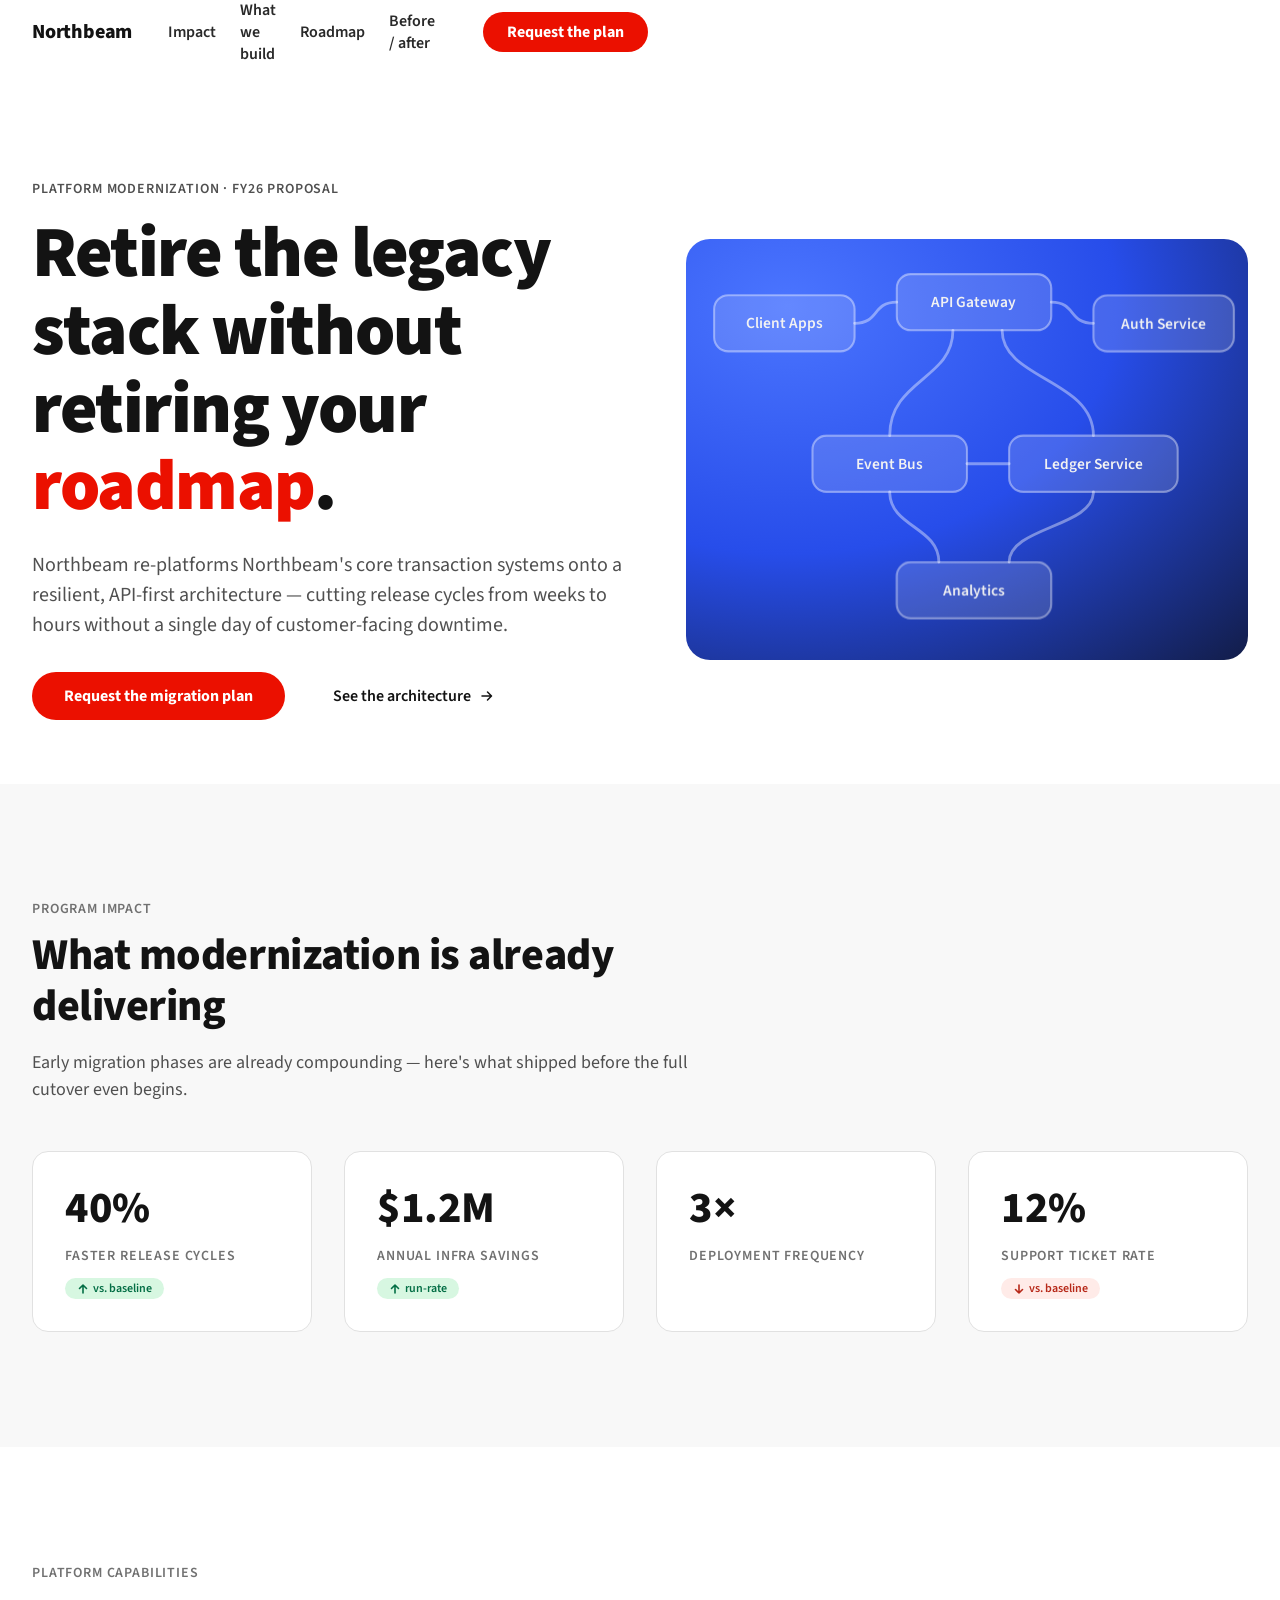
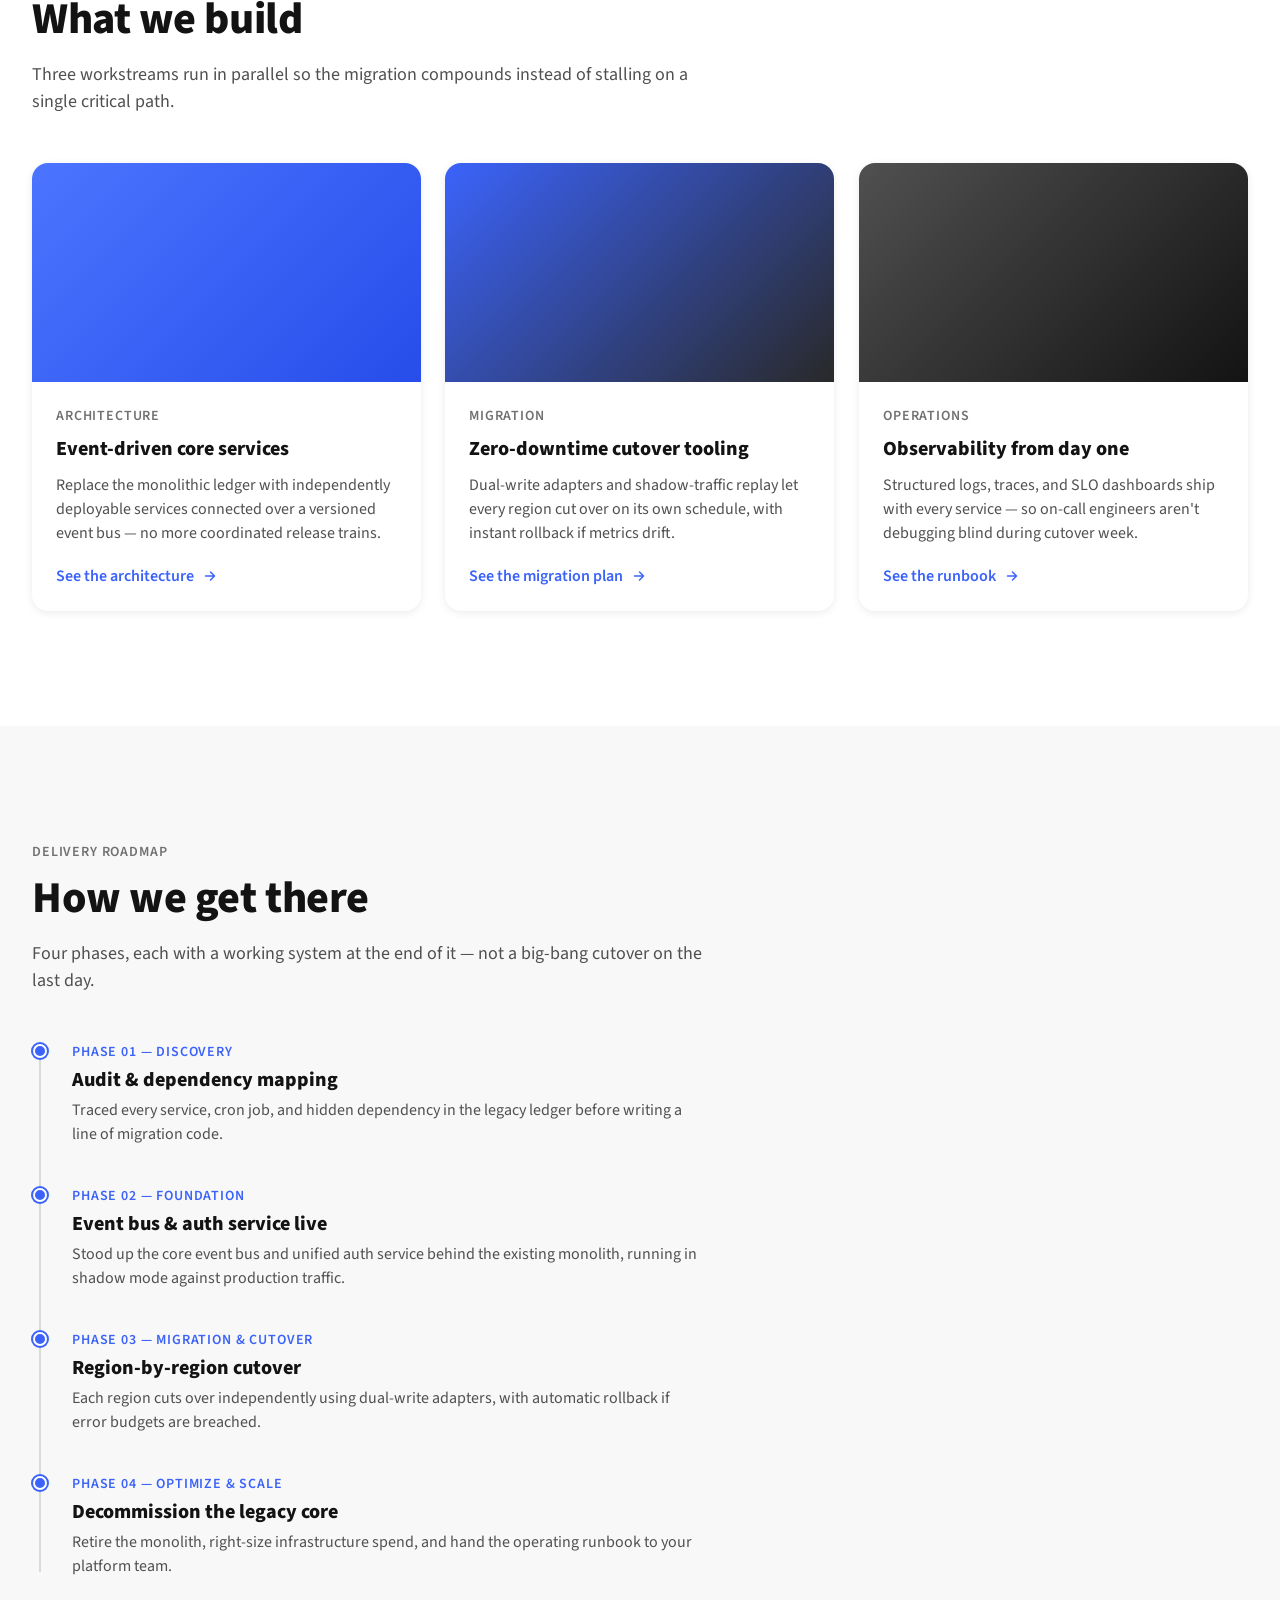
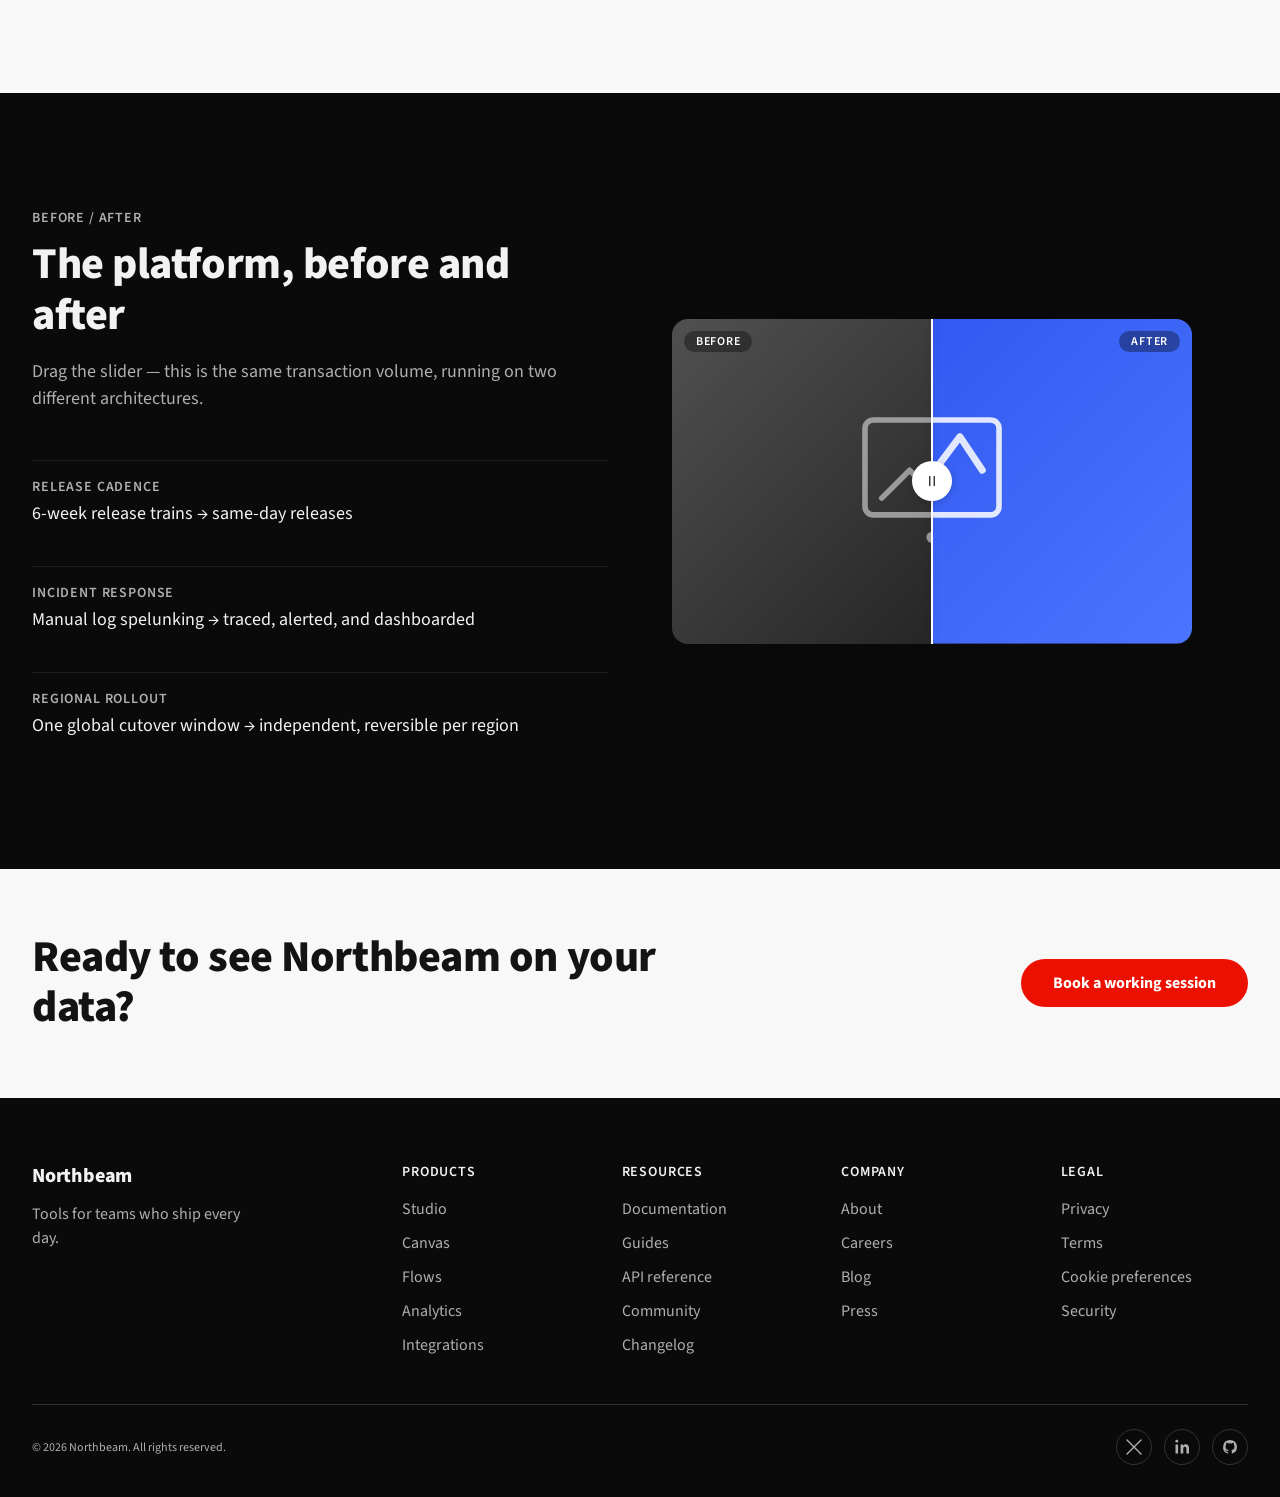
==== adobe-proposal/design-system/landing.html @ f7ce86ea "adobe-proposal: QA review log + regenerated post-fix screenshots Functional QA 12/12 pass; design-re" ====
<!doctype html>
<html lang="en">
<head>
<meta charset="UTF-8">
<meta name="viewport" content="width=device-width, initial-scale=1.0">
<title>Northbeam — Platform Modernization Proposal</title>
<link rel="preconnect" href="https://fonts.googleapis.com">
<link rel="preconnect" href="https://fonts.gstatic.com" crossorigin>
<link href="https://fonts.googleapis.com/css2?family=Source+Sans+3:wght@400;600;700;800;900&family=Source+Code+Pro:wght@400;600&display=swap" rel="stylesheet">
<style>
/* ==========================================================================
   inlined from kit/tokens.css — the kit file is the source of truth
   ========================================================================== */
:root {
  /* ---- Brand ---------------------------------------------------------- */
  --brand-red:        #EB1000;
  --brand-red-hover:  #C50E00; /* derived: brand red darkened ~15% */
  --brand-red-press:  #A80C00; /* derived: brand red darkened ~28% */
  --brand-on-red:     #FFFFFF; /* white on #EB1000 = 4.6:1 — AA normal, use bold ≥16px */

  /* ---- Gray ramp (Spectrum 2, light set) ------------------------------ */
  --gray-25:   #FFFFFF;
  --gray-50:   #F8F8F8;
  --gray-75:   #F3F3F3;
  --gray-100:  #E9E9E9;
  --gray-200:  #E1E1E1;
  --gray-300:  #DADADA;
  --gray-400:  #C6C6C6;
  --gray-500:  #8F8F8F;
  --gray-600:  #717171;
  --gray-700:  #505050;
  --gray-800:  #292929;
  --gray-900:  #131313;
  --gray-1000: #000000;

  /* ---- Accent / informative blue (Spectrum blue, light set) ----------- */
  --blue-800:  #4B75FF;
  --blue-900:  #3B63FB;
  --blue-1000: #274DEA;

  /* ---- Spectrum UI red (semantic negative — NOT the brand red) -------- */
  --red-800:   #F03823;
  --red-900:   #D73220;

  /* ---- Semantic colors (Spectrum -800 step, light) --------------------- */
  --color-positive:    #079355;
  --color-negative:    #F03823;
  --color-notice:      #D45B00;
  --color-informative: #4B75FF;
  --color-positive-subtle-bg:    #D7F7E1;
  --color-negative-subtle-bg:    #FFEBE8;
  --color-notice-subtle-bg:      #FFECCF;
  --color-informative-subtle-bg: #E5F0FE;
  /* Text ON subtle backgrounds — Spectrum -1000 step, ≥4.5:1 on the pair above */
  --color-positive-on-subtle:    #036E45;
  --color-negative-on-subtle:    #B72818;
  --color-notice-on-subtle:      #A73E00;
  --color-informative-on-subtle: #274DEA;

  /* ---- Surfaces (Spectrum background layers) --------------------------- */
  --color-bg-base:     var(--gray-25);
  --color-bg-layer-1:  var(--gray-50);   /* subtle section differentiation */
  --color-bg-layer-2:  var(--gray-75);
  --color-bg-elevated: #FFFFFF;          /* cards, popovers */
  --color-bg-dark-section: #0A0A0A;      /* deliberate dark sections + footer */

  /* ---- Text ------------------------------------------------------------ */
  --color-text-heading:   var(--gray-900);
  --color-text-body:      var(--gray-800);
  --color-text-secondary: var(--gray-700);
  --color-text-tertiary:  var(--gray-600);
  --color-text-disabled:  var(--gray-500);
  --color-text-on-dark:          #F2F2F2;
  --color-text-on-dark-secondary:#AFAFAF;
  --color-link:        var(--blue-900);
  --color-link-hover:  var(--blue-1000);

  /* ---- Borders / dividers ---------------------------------------------- */
  --color-border:        var(--gray-200);
  --color-border-strong: var(--gray-300);
  --color-divider:       var(--gray-100);
  /* For permanently-dark surfaces (footer, dark sections) — theme-independent */
  --color-border-on-dark:        rgba(255, 255, 255, 0.16);
  --color-border-on-dark-strong: rgba(255, 255, 255, 0.40);
  --color-divider-on-dark:       rgba(255, 255, 255, 0.08);
  --color-bg-on-dark-hover:      rgba(255, 255, 255, 0.14);
  --color-bg-on-dark-press:      rgba(255, 255, 255, 0.22);
  /* Overlays on imagery — theme-independent */
  --color-scrim:         rgba(0, 0, 0, 0.35);
  --color-text-on-media: #FFFFFF;

  /* ---- Focus (instant, never animated) --------------------------------- */
  --focus-ring-color: var(--blue-900);
  --focus-ring: 0 0 0 2px var(--color-bg-base), 0 0 0 4px var(--focus-ring-color);

  /* ---- Typography ------------------------------------------------------- */
  --font-sans: "Source Sans 3", "Source Sans Pro", -apple-system, BlinkMacSystemFont,
               "Segoe UI", Helvetica, Arial, sans-serif;
  --font-mono: "Source Code Pro", ui-monospace, SFMono-Regular, Menlo, monospace;

  --weight-regular:   400;
  --weight-semibold:  600;
  --weight-bold:      700;
  --weight-extrabold: 800; /* default heading weight (Spectrum: extra-bold) */
  --weight-black:     900; /* hero / heavy variant */

  /* Fluid marketing scale (research/design-rules.md §1) */
  --text-hero:    clamp(2.75rem, 4.5vw + 1rem, 4.5rem);  /* 44 → 72px */
  --text-display: clamp(3.25rem, 6vw + 1rem, 5.5rem);    /* 52 → 88px, campaign heroes only */
  --text-h2:      clamp(1.75rem, 2.5vw + 1rem, 2.75rem); /* 28 → 44px */
  --text-h3:      clamp(1.25rem, 1vw + 1rem, 1.75rem);   /* 20 → 28px */
  --text-h4:      1.25rem;                                /* 20px */
  --text-lede:    1.25rem;   /* 20px — opening paragraph under a hero */
  --text-body:    1.125rem;  /* 18px marketing body */
  --text-body-s:  1rem;      /* 16px */
  --text-detail:  0.875rem;  /* 14px — eyebrows/meta; pair with --tracking-detail + uppercase */
  --text-caption: 0.75rem;   /* 12px */

  --leading-hero:    1.08; /* display type sits tight */
  --leading-heading: 1.15;
  --leading-sub:     1.3;  /* Spectrum heading line-height */
  --leading-body:    1.5;  /* Spectrum body line-height */

  --tracking-hero:   -0.02em; /* negative tracking only ≥ ~20px */
  --tracking-h2:     -0.01em;
  --tracking-body:    0;
  --tracking-detail:  0.06em; /* Spectrum detail-letter-spacing */

  /* ---- Spacing (Spectrum scale) ----------------------------------------- */
  --space-25:  1px;
  --space-50:  2px;
  --space-75:  4px;
  --space-100: 8px;
  --space-200: 12px;
  --space-300: 16px;
  --space-400: 24px;
  --space-500: 32px;
  --space-600: 40px;
  --space-700: 48px;
  --space-800: 64px;
  --space-900: 80px;
  --space-1000: 96px;

  /* Layout rhythm (research/design-rules.md §3) */
  --space-section:   clamp(3.5rem, 9vw, 7.5rem); /* 56 → 120px section pad */
  --container-max:   1280px;
  --container-wide:  1440px; /* hero/visual sections only */
  --container-text:  42rem;  /* 672px — body copy column cap */
  --gutter:          clamp(1rem, 3vw, 2rem);

  /* ---- Corner radius (Spectrum 2 scale + marketing media tier) --------- */
  --radius-s:    4px;
  --radius-m:    8px;
  --radius-l:    10px;
  --radius-xl:   16px;   /* cards, media */
  --radius-xxl:  24px;   /* large hero media */
  --radius-pill: 999px;  /* primary CTAs — the Spectrum 2 signature */

  /* ---- Elevation (Spectrum geometry + light opacities) ------------------ */
  --shadow-resting:  0 1px 6px rgba(0, 0, 0, 0.12);
  --shadow-elevated: 0 2px 8px rgba(0, 0, 0, 0.16);
  --shadow-dragged:  0 6px 16px rgba(0, 0, 0, 0.20);
  /* Marketing-tier card shadows (derived: softer resting, bloomed hover) */
  --shadow-card:       0 2px 8px rgba(0, 0, 0, 0.08);
  --shadow-card-hover: 0 12px 32px rgba(0, 0, 0, 0.14);

  /* ---- Motion (design-system/motion.md §1 — use these names ONLY) ------- */
  --motion-duration-instant: 0ms;
  --motion-duration-100: 130ms;  /* press feedback, button hover, tooltips */
  --motion-duration-200: 160ms;  /* hover color/border/shadow, tag, tray exit */
  --motion-duration-300: 190ms;  /* menu close, scrim exit */
  --motion-duration-400: 220ms;  /* dropdown open, popover, card hover lift */
  --motion-duration-500: 250ms;  /* panel entry, accordion expand */
  --motion-duration-600: 300ms;  /* UI ceiling — nothing interactive exceeds this */
  --motion-duration-900: 450ms;  /* modal open/close */
  --motion-duration-1000: 500ms; /* absolute overlay ceiling */
  --motion-duration-scroll-reveal: 550ms;
  --motion-duration-loop: 1000ms;

  --motion-ease-linear:     cubic-bezier(0, 0, 1, 1);
  --motion-ease-in-out:     cubic-bezier(0.45, 0, 0.4, 1);
  --motion-ease-out:        cubic-bezier(0, 0, 0.4, 1);      /* small component motion */
  --motion-ease-out-strong: cubic-bezier(0.23, 1, 0.32, 1);  /* hero / scroll-reveal scale */
  --motion-ease-spring:     cubic-bezier(0.34, 1.56, 0.64, 1); /* micro-interactions only */
  --motion-ease-drawer:     cubic-bezier(0.32, 0.72, 0, 1);
  /* NOTE: no ease-in token exists, by design. Exits use ease-out, shorter
     duration than the matching entrance. See motion.md §1.3. */

  color-scheme: light;
}

/* ==========================================================================
   Dark theme — media-query default, [data-theme] wins in both directions
   ========================================================================== */

:root[data-theme="dark"] { color-scheme: dark; }

@media (prefers-color-scheme: dark) {
  :root:not([data-theme="light"]) { color-scheme: dark; }
}

/* Shared dark values, applied under both selectors below */
:root[data-theme="dark"] {
  --gray-25:   #111111; --gray-50:  #1B1B1B; --gray-75:  #222222;
  --gray-100:  #2C2C2C; --gray-200: #323232; --gray-300: #393939;
  --gray-400:  #444444; --gray-500: #6D6D6D; --gray-600: #8A8A8A;
  --gray-700:  #AFAFAF; --gray-800: #DBDBDB; --gray-900: #F2F2F2;
  --gray-1000: #FFFFFF;

  --blue-800: #4069FD; --blue-900: #5681FF; --blue-1000: #6995FE;
  --red-800:  #DF3422; --red-900:  #FC432E;

  --color-positive:    #068850;
  --color-negative:    #DF3422;
  --color-notice:      #C75200;
  --color-informative: #4069FD;
  --color-positive-subtle-bg:    #003326;
  --color-negative-subtle-bg:    #571107;
  --color-notice-subtle-bg:      #501B00;
  --color-informative-subtle-bg: #0C2175;
  --color-positive-on-subtle:    #0EAF62;
  --color-negative-on-subtle:    #FF6756;
  --color-notice-on-subtle:      #F37500;
  --color-informative-on-subtle: #6995FE;

  --color-bg-elevated: #222222;
  --color-bg-dark-section: #060606;
  --color-text-on-dark: #F2F2F2;
  --color-text-on-dark-secondary: #AFAFAF;

  --shadow-resting:  0 1px 6px rgba(0, 0, 0, 0.36);
  --shadow-elevated: 0 2px 8px rgba(0, 0, 0, 0.48);
  --shadow-dragged:  0 6px 16px rgba(0, 0, 0, 0.60);
  --shadow-card:       0 2px 8px rgba(0, 0, 0, 0.30);
  --shadow-card-hover: 0 12px 32px rgba(0, 0, 0, 0.45);
}

@media (prefers-color-scheme: dark) {
  :root:not([data-theme="light"]) {
    --gray-25:   #111111; --gray-50:  #1B1B1B; --gray-75:  #222222;
    --gray-100:  #2C2C2C; --gray-200: #323232; --gray-300: #393939;
    --gray-400:  #444444; --gray-500: #6D6D6D; --gray-600: #8A8A8A;
    --gray-700:  #AFAFAF; --gray-800: #DBDBDB; --gray-900: #F2F2F2;
    --gray-1000: #FFFFFF;

    --blue-800: #4069FD; --blue-900: #5681FF; --blue-1000: #6995FE;
    --red-800:  #DF3422; --red-900:  #FC432E;

    --color-positive:    #068850;
    --color-negative:    #DF3422;
    --color-notice:      #C75200;
    --color-informative: #4069FD;
    --color-positive-subtle-bg:    #003326;
    --color-negative-subtle-bg:    #571107;
    --color-notice-subtle-bg:      #501B00;
    --color-informative-subtle-bg: #0C2175;
    --color-positive-on-subtle:    #0EAF62;
    --color-negative-on-subtle:    #FF6756;
    --color-notice-on-subtle:      #F37500;
    --color-informative-on-subtle: #6995FE;

    --color-bg-elevated: #222222;
    --color-bg-dark-section: #060606;
    --color-text-on-dark: #F2F2F2;
    --color-text-on-dark-secondary: #AFAFAF;

    --shadow-resting:  0 1px 6px rgba(0, 0, 0, 0.36);
    --shadow-elevated: 0 2px 8px rgba(0, 0, 0, 0.48);
    --shadow-dragged:  0 6px 16px rgba(0, 0, 0, 0.60);
    --shadow-card:       0 2px 8px rgba(0, 0, 0, 0.30);
    --shadow-card-hover: 0 12px 32px rgba(0, 0, 0, 0.45);
  }
}

/* ==========================================================================
   Reduced motion — durations collapse to 1ms (not 0: transitionend must
   still fire). Components additionally follow motion.md §6 (JS observers
   short-circuit; transform-based movement removed).
   ========================================================================== */

@media (prefers-reduced-motion: reduce) {
  :root {
    --motion-duration-100: 1ms;  --motion-duration-200: 1ms;
    --motion-duration-300: 1ms;  --motion-duration-400: 1ms;
    --motion-duration-500: 1ms;  --motion-duration-600: 1ms;
    --motion-duration-900: 1ms;  --motion-duration-1000: 1ms;
    --motion-duration-scroll-reveal: 1ms;
    --motion-duration-loop: 1ms;
  }
}
</style>
<style>
/* ==========================================================================
   Northbeam landing page — built from the design system's component
   fragments (navigation.html, hero.html, cards.html, data.html,
   buttons.html, interactive.html). Class names and token usage are lifted
   directly from those fragments so this page stays in lockstep with the kit.
   ========================================================================== */

/* ---- 0. Reset & base --------------------------------------------------- */
*, *::before, *::after { box-sizing: border-box; }
html { scroll-behavior: smooth; }
[id] { scroll-margin-top: 88px; }
body {
  margin: 0;
  font-family: var(--font-sans);
  background: var(--color-bg-base);
  color: var(--color-text-body);
  -webkit-font-smoothing: antialiased;
}
img, svg { display: block; max-width: 100%; }
h1, h2, h3, h4, p { margin: 0; }

/* ---- 1. Layout shells --------------------------------------------------- */
.adb-container { max-width: var(--container-max); margin-inline: auto; padding-inline: var(--gutter); }
.adb-container--wide { max-width: var(--container-wide); }
.adb-container--text { max-width: var(--container-text); }

.adb-section { background: var(--color-bg-base); padding-block: var(--space-section); }
.adb-section--subtle { background: var(--color-bg-layer-1); }
.adb-section--dark {
  background: var(--color-bg-dark-section);
  color: var(--color-text-on-dark);
}
.adb-section--dark .adb-section__eyebrow { color: var(--color-text-on-dark-secondary); }
.adb-section--dark .adb-section__heading { color: var(--color-text-on-dark); }
.adb-section--dark .adb-section__body { color: var(--color-text-on-dark-secondary); }

.adb-section__eyebrow {
  font-size: var(--text-detail);
  font-weight: var(--weight-semibold);
  letter-spacing: var(--tracking-detail);
  text-transform: uppercase;
  color: var(--color-text-tertiary);
  margin: 0 0 var(--space-200);
}
.adb-section__heading {
  font-size: var(--text-h2);
  font-weight: var(--weight-extrabold);
  letter-spacing: var(--tracking-h2);
  line-height: var(--leading-heading);
  color: var(--color-text-heading);
  margin: 0 0 var(--space-300);
  max-width: 26ch;
}
.adb-section__body {
  font-size: var(--text-body);
  line-height: var(--leading-body);
  color: var(--color-text-secondary);
  max-width: var(--container-text);
  margin: 0 0 var(--space-700);
}

/* ---- shared pill button system (buttons.html) --------------------------- */
.adb-btn {
  box-sizing: border-box;
  display: inline-flex;
  align-items: center;
  justify-content: center;
  gap: var(--space-100);
  font-family: var(--font-sans);
  font-weight: var(--weight-bold);
  font-size: var(--text-body-s);
  line-height: 1;
  border: var(--space-50) solid transparent;
  border-radius: var(--radius-pill);
  text-decoration: none;
  cursor: pointer;
  user-select: none;
  white-space: nowrap;
  background: transparent;
  transition: background var(--motion-duration-100) var(--motion-ease-out),
              border-color var(--motion-duration-100) var(--motion-ease-out),
              color var(--motion-duration-100) var(--motion-ease-out),
              transform var(--motion-duration-100) var(--motion-ease-out);
}
.adb-btn:focus-visible { box-shadow: var(--focus-ring); outline: none; transition: none; }
.adb-btn-md { padding: calc(var(--space-200) - var(--space-50)) calc(var(--space-400) - var(--space-50)); }
.adb-btn-lg { padding: calc(var(--space-300) - var(--space-50)) calc(var(--space-500) - var(--space-50)); }

.adb-btn-primary { background: var(--brand-red); border-color: transparent; color: var(--brand-on-red); }
@media (hover: hover) and (pointer: fine) {
  .adb-btn-primary:hover:not(:disabled) { background: var(--brand-red-hover); }
}
.adb-btn-primary:active:not(:disabled) { background: var(--brand-red-press); transform: scale(0.98); }

.adb-btn-quiet {
  background: transparent;
  border-color: transparent;
  color: var(--color-text-heading);
  font-weight: var(--weight-semibold);
}
@media (hover: hover) and (pointer: fine) {
  .adb-btn-quiet:hover:not(:disabled) { color: var(--color-link-hover); }
}
.adb-btn-quiet:active:not(:disabled) { transform: scale(0.98); }

.adb-btn-icon-trail { display: inline-flex; width: 1em; height: 1em; transition: transform var(--motion-duration-200) var(--motion-ease-out); }
@media (hover: hover) and (pointer: fine) {
  .adb-btn-quiet:hover .adb-btn-icon-trail { transform: translateX(var(--space-75)); }
}

/* ==========================================================================
   2. Sticky nav — truly page-level (position: sticky on the real header)
   ========================================================================== */
.adb-nav {
  position: sticky;
  top: 0;
  z-index: 50;
  display: flex;
  align-items: center;
  gap: var(--space-400);
  height: 64px;
  padding-inline: var(--gutter);
  background: var(--color-bg-base);
  border-bottom: var(--space-25) solid transparent;
  box-shadow: none;
  transition: border-color var(--motion-duration-400) var(--motion-ease-out),
              box-shadow var(--motion-duration-400) var(--motion-ease-out),
              background var(--motion-duration-400) var(--motion-ease-out);
}
.adb-nav__wordmark {
  font-weight: var(--weight-extrabold);
  letter-spacing: var(--tracking-h2);
  font-size: var(--text-h4);
  color: var(--color-text-heading);
  text-decoration: none;
  white-space: nowrap;
}
.adb-nav__brand, .adb-nav__links, .adb-nav__actions {
  transition: transform var(--motion-duration-400) var(--motion-ease-out);
  transform-origin: left center;
}
.adb-nav__actions { transform-origin: right center; }
.adb-nav.is-scrolled {
  border-bottom-color: var(--color-border);
  box-shadow: var(--shadow-resting);
}
.adb-nav.is-scrolled .adb-nav__brand,
.adb-nav.is-scrolled .adb-nav__links,
.adb-nav.is-scrolled .adb-nav__actions {
  transform: scale(0.92);
}
.adb-nav__brand { display: flex; align-items: center; margin-inline-end: var(--space-200); }
.adb-nav__links { display: flex; align-items: center; gap: var(--space-400); margin: 0; padding: 0; list-style: none; }
.adb-nav__link {
  position: relative;
  display: inline-block;
  padding-block: var(--space-100);
  font-size: var(--text-body-s);
  font-weight: var(--weight-semibold);
  color: var(--color-text-body);
  text-decoration: none;
}
.adb-nav__link::after {
  content: "";
  position: absolute;
  left: 0; bottom: 0;
  height: var(--space-25);
  width: 100%;
  background: var(--color-text-heading);
  transform: scaleX(0);
  transform-origin: left;
  transition: transform var(--motion-duration-100) var(--motion-ease-in-out);
}
@media (hover: hover) and (pointer: fine) {
  .adb-nav__link:hover { color: var(--color-text-heading); }
  .adb-nav__link:hover::after { transform: scaleX(1); }
}
.adb-nav__link:focus-visible { outline: none; box-shadow: var(--focus-ring); border-radius: var(--radius-s); transition: none; }
.adb-nav__spacer { flex: 1 1 auto; }
.adb-nav__cluster { display: flex; align-items: center; gap: var(--space-300); }
.adb-nav__burger {
  display: none;
  align-items: center;
  justify-content: center;
  width: 36px; height: 36px;
  padding: 0;
  border: none;
  background: transparent;
  color: var(--color-text-heading);
  border-radius: var(--radius-s);
  cursor: pointer;
}
.adb-nav__burger:focus-visible { outline: none; box-shadow: var(--focus-ring); transition: none; }
.adb-nav__panel {
  order: 10;
  flex-basis: 100%;
  display: grid;
  grid-template-rows: 0fr;
  transition: grid-template-rows var(--motion-duration-500) var(--motion-ease-out);
}
.adb-nav__panel-inner { overflow: hidden; min-height: 0; }
.adb-nav[data-open="true"] .adb-nav__panel { grid-template-rows: 1fr; }
.adb-nav__panel-list { list-style: none; margin: 0; padding: var(--space-300) 0 var(--space-400); display: flex; flex-direction: column; gap: var(--space-100); border-top: var(--space-25) solid var(--color-divider); }
.adb-nav__panel-link {
  display: block;
  padding: var(--space-200) var(--space-100);
  border-radius: var(--radius-s);
  font-size: var(--text-body-s);
  font-weight: var(--weight-semibold);
  color: var(--color-text-body);
  text-decoration: none;
  transition: color var(--motion-duration-100) var(--motion-ease-out);
}
@media (hover: hover) and (pointer: fine) {
  .adb-nav__panel-link:hover { color: var(--color-text-heading); background: var(--color-bg-layer-1); }
}
.adb-nav__panel-link:focus-visible { outline: none; box-shadow: var(--focus-ring); transition: none; }

@media (max-width: 760px) {
  .adb-nav__links { display: none; }
  .adb-nav__burger { display: inline-flex; }
}

/* ==========================================================================
   3. Hero (split, light) + entrance choreography + motion graphic
   ========================================================================== */
.adb-hero {
  max-width: var(--container-wide);
  margin-inline: auto;
  padding: var(--space-section) var(--gutter) var(--space-800);
}
.adb-hero--split {
  display: grid;
  grid-template-columns: 1fr;
  gap: var(--space-600);
  align-items: center;
}
@media (min-width: 900px) {
  .adb-hero--split { grid-template-columns: 1.05fr 1fr; gap: var(--space-800); }
}
.adb-hero__eyebrow {
  margin: 0 0 var(--space-300);
  font-size: var(--text-detail);
  font-weight: var(--weight-semibold);
  letter-spacing: var(--tracking-detail);
  text-transform: uppercase;
  color: var(--color-text-secondary);
}
.adb-hero__heading {
  margin: 0 0 var(--space-400);
  font-size: var(--text-hero);
  font-weight: var(--weight-black);
  letter-spacing: var(--tracking-hero);
  line-height: var(--leading-hero);
  color: var(--color-text-heading);
}
.adb-hero__emphasis { color: var(--brand-red); }
.adb-hero__lede {
  margin: 0 0 var(--space-500);
  max-width: var(--container-text);
  font-size: var(--text-lede);
  line-height: var(--leading-body);
  color: var(--color-text-secondary);
}
.adb-hero__ctas { display: flex; flex-wrap: wrap; align-items: center; gap: var(--space-400); }

.adb-hero__media {
  position: relative;
  overflow: hidden;
  aspect-ratio: 4 / 3;
  border-radius: var(--radius-xxl);
  background: radial-gradient(140% 140% at 18% 16%,
    var(--blue-800) 0%, var(--blue-1000) 42%, var(--color-bg-dark-section) 100%);
}
.adb-graphic__svg { position: absolute; inset: 0; width: 100%; height: 100%; }

.adb-hero__reveal {
  opacity: 0;
  transform: translateY(24px);
  transition: opacity var(--motion-duration-scroll-reveal) var(--motion-ease-out-strong),
              transform var(--motion-duration-scroll-reveal) var(--motion-ease-out-strong);
  transition-delay: calc(var(--reveal-index, 0) * var(--motion-duration-100));
}
.adb-hero__reveal.is-revealed { opacity: 1; transform: translateY(0); }
@media (prefers-reduced-motion: reduce) {
  .adb-hero__reveal { opacity: 1; transform: none; transition: none; }
}

/* ---- motion graphic: nodes ---- */
.adb-graphic__node {
  opacity: 0;
  transform: scale(0.6);
  transform-box: fill-box;
  transform-origin: 50% 50%;
  transition: opacity var(--motion-duration-400) var(--motion-ease-spring),
              transform var(--motion-duration-400) var(--motion-ease-spring);
}
.adb-graphic__node.is-in { opacity: 1; transform: scale(1); }
.adb-graphic__node.is-floating {
  animation-name: adb-graphic-float;
  animation-duration: calc(var(--motion-duration-loop) * 6);
  animation-timing-function: var(--motion-ease-in-out);
  animation-iteration-count: infinite;
  animation-direction: alternate;
  animation-delay: calc(var(--motion-duration-loop) * var(--float-index, 0) * 0.4);
}
@keyframes adb-graphic-float {
  from { transform: translateY(-3px); }
  to   { transform: translateY(3px); }
}
.adb-graphic__node-rect {
  fill: var(--color-bg-on-dark-hover);
  stroke: var(--color-border-on-dark-strong);
  stroke-width: 1.5;
}
.adb-graphic__node-label {
  font-family: var(--font-sans);
  font-size: 11px;
  font-weight: 600;
  fill: var(--color-text-on-dark);
  text-anchor: middle;
  dominant-baseline: middle;
}

/* ---- motion graphic: connecting paths ---- */
.adb-graphic__path {
  fill: none;
  stroke: var(--color-border-on-dark-strong);
  stroke-width: 2;
  stroke-linecap: round;
  transition: stroke-dashoffset calc(var(--motion-duration-scroll-reveal) * 1.5) var(--motion-ease-out-strong);
}

/* ---- motion graphic: ambient data pulses (off until .is-active) ---- */
.adb-graphic__pulse { fill: var(--color-text-on-dark); opacity: 0; }
.adb-graphic__pulses.is-active .adb-graphic__pulse {
  animation-name: adb-graphic-pulse-move;
  animation-timing-function: var(--motion-ease-linear);
  animation-iteration-count: infinite;
  animation-duration: calc(var(--motion-duration-loop) * 3);
}
.adb-graphic__pulses.is-active .adb-graphic__pulse:nth-of-type(2) {
  animation-duration: calc(var(--motion-duration-loop) * 3.4);
  animation-delay: calc(var(--motion-duration-loop) * 0.6);
}
.adb-graphic__pulses.is-active .adb-graphic__pulse:nth-of-type(3) {
  animation-duration: calc(var(--motion-duration-loop) * 3.8);
  animation-delay: calc(var(--motion-duration-loop) * 1.2);
}
@keyframes adb-graphic-pulse-move {
  0%   { offset-distance: 0%;   opacity: 0; }
  8%   { opacity: 0.9; }
  92%  { opacity: 0.9; }
  100% { offset-distance: 100%; opacity: 0; }
}
@media (prefers-reduced-motion: reduce) {
  .adb-graphic__node { opacity: 1 !important; transform: none !important; transition: none !important; animation: none !important; }
  .adb-graphic__path { transition: none !important; }
  .adb-graphic__pulse { opacity: 0 !important; animation: none !important; }
}

/* ==========================================================================
   4. Stat band
   ========================================================================== */
.adb-stat-row { display: grid; grid-template-columns: repeat(auto-fit, minmax(200px, 1fr)); gap: var(--space-500); }
.adb-stat {
  background: var(--color-bg-elevated);
  border: 1px solid var(--color-border);
  border-radius: var(--radius-xl);
  padding: var(--space-500);
  display: flex;
  flex-direction: column;
  gap: var(--space-200);
  opacity: 0;
  transform: translateY(24px);
  transition: opacity var(--motion-duration-scroll-reveal) var(--motion-ease-out-strong),
              transform var(--motion-duration-scroll-reveal) var(--motion-ease-out-strong);
  transition-delay: calc(var(--stat-index, 0) * 80ms);
}
.adb-stat.is-revealed { opacity: 1; transform: translateY(0); }
.adb-stat__value {
  font-size: var(--text-h2);
  font-weight: var(--weight-extrabold);
  letter-spacing: var(--tracking-h2);
  line-height: var(--leading-heading);
  color: var(--color-text-heading);
  font-variant-numeric: tabular-nums;
}
.adb-stat__label {
  font-size: var(--text-detail);
  font-weight: var(--weight-semibold);
  letter-spacing: var(--tracking-detail);
  text-transform: uppercase;
  color: var(--color-text-tertiary);
}
.adb-stat__delta {
  display: inline-flex;
  align-items: center;
  gap: var(--space-75);
  width: fit-content;
  font-size: var(--text-caption);
  font-weight: var(--weight-semibold);
  padding: var(--space-50) var(--space-200);
  border-radius: var(--radius-pill);
}
.adb-stat__delta svg { width: 12px; height: 12px; flex: none; }
.adb-stat__delta--up { color: var(--color-positive-on-subtle); background: var(--color-positive-subtle-bg); }
.adb-stat__delta--down { color: var(--color-negative-on-subtle); background: var(--color-negative-subtle-bg); }
@media (prefers-reduced-motion: reduce) {
  .adb-stat { opacity: 1; transform: none; transition: none; }
}

/* ==========================================================================
   5. Cards — "What we build"
   ========================================================================== */
.adb-card-grid { display: grid; grid-template-columns: repeat(3, 1fr); gap: var(--space-400); }
@media (max-width: 900px) { .adb-card-grid { grid-template-columns: repeat(2, 1fr); } }
@media (max-width: 600px) { .adb-card-grid { grid-template-columns: 1fr; } }

.adb-card {
  font-family: var(--font-sans);
  background: var(--color-bg-elevated);
  border-radius: var(--radius-xl);
  box-shadow: var(--shadow-card);
  overflow: hidden;
  box-sizing: border-box;
}
.adb-card-content {
  display: flex;
  flex-direction: column;
  transition: transform var(--motion-duration-400) var(--motion-ease-out),
              box-shadow var(--motion-duration-400) var(--motion-ease-out);
}
@media (hover: hover) and (pointer: fine) {
  .adb-card-content:hover { transform: translateY(-4px); box-shadow: var(--shadow-card-hover); }
}
.adb-card-media { aspect-ratio: 16 / 9; width: 100%; }
.adb-card-media--hue-a { background: linear-gradient(135deg, var(--blue-800), var(--blue-1000)); }
.adb-card-media--hue-b { background: linear-gradient(135deg, var(--gray-700), var(--gray-900)); }
.adb-card-media--hue-c { background: linear-gradient(135deg, var(--blue-900), var(--gray-800)); }
.adb-card-body { display: flex; flex-direction: column; gap: var(--space-200); padding: var(--space-400); }
.adb-card-eyebrow {
  margin: 0;
  font-size: var(--text-detail);
  font-weight: var(--weight-semibold);
  letter-spacing: var(--tracking-detail);
  text-transform: uppercase;
  color: var(--color-text-tertiary);
}
.adb-card-title { margin: 0; font-size: var(--text-h4); line-height: var(--leading-heading); font-weight: var(--weight-extrabold); color: var(--color-text-heading); }
.adb-card-text { margin: 0; font-size: var(--text-body-s); line-height: var(--leading-body); color: var(--color-text-secondary); }
.adb-card-link {
  display: inline-flex;
  align-items: center;
  gap: var(--space-100);
  margin-top: var(--space-100);
  font-size: var(--text-body-s);
  font-weight: var(--weight-semibold);
  color: var(--color-link);
  text-decoration: none;
  width: fit-content;
  transition: color var(--motion-duration-100) var(--motion-ease-in-out);
}
.adb-card-link-icon { width: 1em; height: 1em; flex: none; transition: transform var(--motion-duration-100) var(--motion-ease-out); }
@media (hover: hover) and (pointer: fine) {
  .adb-card-link:hover { color: var(--color-link-hover); }
  .adb-card-link:hover .adb-card-link-icon { transform: translateX(var(--space-50)); }
}
.adb-card-link:focus-visible { outline: none; box-shadow: var(--focus-ring); border-radius: var(--radius-s); transition: none; }

[data-reveal] {
  opacity: 0;
  transform: translateY(24px);
  transition: opacity var(--motion-duration-scroll-reveal) var(--motion-ease-out-strong),
              transform var(--motion-duration-scroll-reveal) var(--motion-ease-out-strong);
  transition-delay: calc(var(--reveal-index, 0) * 100ms);
}
[data-reveal].is-revealed { opacity: 1; transform: translateY(0); }
@media (prefers-reduced-motion: reduce) {
  [data-reveal] { transform: none !important; }
}

/* ==========================================================================
   6. Timeline — "How we get there"
   ========================================================================== */
.adb-timeline { position: relative; display: flex; flex-direction: column; gap: var(--space-600); padding-left: var(--space-600); max-width: var(--container-text); }
.adb-timeline__rail {
  position: absolute;
  left: 7px; top: 6px; bottom: 6px; width: 2px;
  background: var(--color-border-strong);
  transform: scaleY(0);
  transform-origin: top;
  transition: transform calc(var(--motion-duration-scroll-reveal) * 2) var(--motion-ease-out-strong);
}
.adb-timeline.is-revealed .adb-timeline__rail { transform: scaleY(1); }
.adb-step-item { position: relative; }
.adb-step-item__dot {
  position: absolute;
  left: calc(var(--space-600) * -1 + 1px);
  top: 2px;
  width: 14px; height: 14px;
  border-radius: 50%;
  background: var(--blue-900);
  border: 2px solid var(--color-bg-base);
  box-shadow: 0 0 0 2px var(--blue-900);
  transform: scale(0);
  transition: transform var(--motion-duration-400) var(--motion-ease-spring);
  transition-delay: calc(var(--stagger-index, 0) * var(--motion-duration-100));
}
.adb-timeline.is-revealed .adb-step-item__dot { transform: scale(1); }
.adb-step-item__eyebrow { font-size: var(--text-detail); font-weight: var(--weight-semibold); letter-spacing: var(--tracking-detail); text-transform: uppercase; color: var(--color-link); margin: 0 0 var(--space-75); }
.adb-step-item__title { font-size: var(--text-h4); font-weight: var(--weight-extrabold); color: var(--color-text-heading); margin: 0 0 var(--space-75); }
.adb-step-item__desc { font-size: var(--text-body-s); line-height: var(--leading-body); color: var(--color-text-secondary); margin: 0; }
@media (prefers-reduced-motion: reduce) {
  .adb-timeline__rail { transform: scaleY(1); transition: none; }
  .adb-step-item__dot { transform: scale(1); transition: none; }
}

/* ==========================================================================
   7. Dark comparison — before/after slider
   ========================================================================== */
.adb-compare { display: grid; grid-template-columns: 1fr; gap: var(--space-600); align-items: center; }
@media (min-width: 900px) { .adb-compare { grid-template-columns: 1fr 1fr; gap: var(--space-800); } }
.adb-compare__facts { display: flex; flex-direction: column; gap: var(--space-400); margin-top: var(--space-500); }
.adb-compare__fact { display: flex; flex-direction: column; gap: var(--space-75); padding-block: var(--space-300); border-top: var(--space-25) solid var(--color-divider-on-dark); }
.adb-compare__fact-label { font-size: var(--text-detail); font-weight: var(--weight-semibold); letter-spacing: var(--tracking-detail); text-transform: uppercase; color: var(--color-text-on-dark-secondary); }
.adb-compare__fact-value { font-size: var(--text-body); color: var(--color-text-on-dark); }

.adb-ba {
  position: relative;
  width: 100%;
  max-width: 520px;
  aspect-ratio: 16 / 10;
  border-radius: var(--radius-xl);
  overflow: hidden;
  box-shadow: var(--shadow-elevated);
  --ba-pos: 50%;
}
.adb-ba__layer { position: absolute; inset: 0; display: flex; align-items: center; justify-content: center; }
.adb-ba__layer--before { background: linear-gradient(135deg, var(--gray-700), var(--gray-900)); }
.adb-ba__layer--after { background: linear-gradient(135deg, var(--blue-1000), var(--blue-800)); clip-path: inset(0 0 0 var(--ba-pos)); }
.adb-ba__layer svg { width: 55%; height: 55%; color: var(--gray-25); opacity: 0.85; }
.adb-ba__layer--before svg { color: var(--gray-400); opacity: 0.7; }
.adb-ba__divider { position: absolute; top: 0; bottom: 0; left: var(--ba-pos); width: 2px; background: var(--gray-25); transform: translateX(-1px); pointer-events: none; box-shadow: var(--shadow-resting); }
.adb-ba__grip {
  position: absolute; top: 50%; left: var(--ba-pos);
  width: 40px; height: 40px;
  border-radius: var(--radius-pill);
  background: var(--gray-25);
  color: var(--gray-800);
  display: flex; align-items: center; justify-content: center;
  transform: translate(-50%, -50%);
  box-shadow: var(--shadow-elevated);
  pointer-events: none;
}
.adb-ba__grip svg { width: 18px; height: 18px; }
.adb-ba__range { position: absolute; inset: 0; width: 100%; height: 100%; margin: 0; appearance: none; background: transparent; cursor: grab; opacity: 0; }
.adb-ba__range:active { cursor: grabbing; }
.adb-ba__range::-webkit-slider-thumb { appearance: none; width: 40px; height: 40px; }
.adb-ba__range::-moz-range-thumb { width: 40px; height: 40px; border: none; background: transparent; }
.adb-ba__range:focus-visible ~ .adb-ba__grip { box-shadow: var(--focus-ring), var(--shadow-elevated); transition: none; }
.adb-ba__tag {
  position: absolute; top: var(--space-200);
  font-size: var(--text-caption); font-weight: var(--weight-semibold);
  letter-spacing: var(--tracking-detail); text-transform: uppercase;
  padding: var(--space-50) var(--space-200);
  border-radius: var(--radius-pill);
  background: var(--color-scrim);
  color: var(--color-text-on-media);
  pointer-events: none;
}
.adb-ba__tag--before { left: var(--space-200); }
.adb-ba__tag--after { right: var(--space-200); }

/* ==========================================================================
   8. CTA band (light)
   ========================================================================== */
.adb-ctaband { background: var(--color-bg-layer-1); padding: var(--space-800) var(--gutter); }
.adb-ctaband__inner {
  max-width: var(--container-max);
  margin-inline: auto;
  display: flex;
  align-items: center;
  justify-content: space-between;
  flex-wrap: wrap;
  gap: var(--space-600);
}
.adb-ctaband__heading {
  margin: 0;
  max-width: var(--container-text);
  font-size: var(--text-h2);
  font-weight: var(--weight-extrabold);
  letter-spacing: var(--tracking-h2);
  line-height: var(--leading-heading);
  color: var(--color-text-heading);
}
@media (max-width: 720px) { .adb-ctaband__inner { flex-direction: column; align-items: flex-start; } }

/* ==========================================================================
   9. Footer
   ========================================================================== */
.adb-footer { background: var(--color-bg-dark-section); color: var(--color-text-on-dark-secondary); padding-block: var(--space-800) var(--space-500); }
.adb-footer__wordmark { font-weight: var(--weight-extrabold); letter-spacing: var(--tracking-h2); font-size: var(--text-h4); color: var(--color-text-on-dark); text-decoration: none; white-space: nowrap; }
.adb-footer__top { display: flex; flex-wrap: wrap; gap: var(--space-700); margin-bottom: var(--space-700); }
.adb-footer__brand-col { flex: 1 1 200px; min-width: 180px; }
.adb-footer__tagline { margin: var(--space-200) 0 0; font-size: var(--text-body-s); color: var(--color-text-on-dark-secondary); max-width: 26ch; line-height: var(--leading-body); }
.adb-footer__columns { flex: 3 1 480px; display: grid; grid-template-columns: repeat(4, minmax(0, 1fr)); gap: var(--space-500); }
.adb-footer__col-title { font-size: var(--text-detail); font-weight: var(--weight-semibold); letter-spacing: var(--tracking-detail); text-transform: uppercase; color: var(--color-text-on-dark); margin: 0 0 var(--space-300); }
.adb-footer__col-list { list-style: none; margin: 0; padding: 0; display: flex; flex-direction: column; gap: var(--space-200); }
.adb-footer__link { font-size: var(--text-body-s); color: var(--color-text-on-dark-secondary); text-decoration: none; transition: color var(--motion-duration-100) var(--motion-ease-in-out); }
@media (hover: hover) and (pointer: fine) { .adb-footer__link:hover { color: var(--color-text-on-dark); } }
.adb-footer__link:focus-visible { outline: none; box-shadow: var(--focus-ring); border-radius: var(--radius-s); transition: none; }
.adb-footer__divider { border: none; border-top: var(--space-25) solid var(--color-border-on-dark); margin: 0 0 var(--space-400); }
.adb-footer__bottom { display: flex; align-items: center; justify-content: space-between; flex-wrap: wrap; gap: var(--space-300); }
.adb-footer__copyright { font-size: var(--text-caption); color: var(--color-text-on-dark-secondary); margin: 0; }
.adb-footer__socials { display: flex; gap: var(--space-200); margin: 0; padding: 0; list-style: none; }
.adb-footer__social-btn {
  display: inline-flex; align-items: center; justify-content: center;
  width: 36px; height: 36px;
  border-radius: var(--radius-pill);
  border: var(--space-25) solid var(--color-border-on-dark);
  background: transparent;
  color: var(--color-text-on-dark-secondary);
  cursor: pointer;
  transition: transform var(--motion-duration-100) var(--motion-ease-out),
              color var(--motion-duration-100) var(--motion-ease-out),
              border-color var(--motion-duration-100) var(--motion-ease-out);
}
@media (hover: hover) and (pointer: fine) {
  .adb-footer__social-btn:hover { transform: translateY(-2px); color: var(--color-text-on-dark); border-color: var(--color-border-on-dark-strong); }
}
.adb-footer__social-btn:active { transform: scale(0.97); }
.adb-footer__social-btn:focus-visible { outline: none; box-shadow: var(--focus-ring); transition: none; }
.adb-footer__social-btn svg { display: block; }

@media (max-width: 860px) {
  .adb-footer__top { flex-direction: column; }
  .adb-footer__columns { grid-template-columns: repeat(2, minmax(0, 1fr)); }
}
@media (max-width: 480px) {
  .adb-footer__columns { grid-template-columns: 1fr; }
  .adb-footer__bottom { flex-direction: column; align-items: flex-start; }
}

/* ==========================================================================
   10. Reduced motion — global belt-and-suspenders (motion.md §6)
   ========================================================================== */
@media (prefers-reduced-motion: reduce) {
  html { scroll-behavior: auto; }
  *, *::before, *::after {
    animation-duration: 1ms !important;
    animation-iteration-count: 1 !important;
    scroll-behavior: auto !important;
  }
}

/* ---- screen-reader-only utility ---- */
.adb-sr-only { position: absolute; width: 1px; height: 1px; overflow: hidden; clip: rect(0 0 0 0); white-space: nowrap; }
</style>
</head>
<body>

<header class="adb-nav" data-nav-header>
  <a class="adb-nav__brand adb-nav__wordmark" href="#top">Northbeam</a>
  <ul class="adb-nav__links">
    <li><a class="adb-nav__link" href="#impact">Impact</a></li>
    <li><a class="adb-nav__link" href="#build">What we build</a></li>
    <li><a class="adb-nav__link" href="#roadmap">Roadmap</a></li>
    <li><a class="adb-nav__link" href="#comparison">Before / after</a></li>
  </ul>
  <span class="adb-nav__spacer"></span>
  <div class="adb-nav__cluster">
    <a class="adb-btn adb-btn-primary adb-btn-md" href="#comparison">Request the plan</a>
    <button class="adb-nav__burger" type="button" data-nav-burger aria-expanded="false" aria-controls="nav-mobile-panel" aria-label="Toggle navigation menu">
      <svg width="20" height="20" viewBox="0 0 20 20" fill="none" aria-hidden="true">
        <path d="M3 5.5H17M3 10H17M3 14.5H17" stroke="currentColor" stroke-width="1.6" stroke-linecap="round"/>
      </svg>
    </button>
  </div>
  <div class="adb-nav__panel" id="nav-mobile-panel">
    <div class="adb-nav__panel-inner">
      <ul class="adb-nav__panel-list">
        <li><a class="adb-nav__panel-link" href="#impact">Impact</a></li>
        <li><a class="adb-nav__panel-link" href="#build">What we build</a></li>
        <li><a class="adb-nav__panel-link" href="#roadmap">Roadmap</a></li>
        <li><a class="adb-nav__panel-link" href="#comparison">Before / after</a></li>
      </ul>
    </div>
  </div>
</header>

<main id="top">

  <!-- ============================= HERO ============================= -->
  <section class="adb-hero adb-hero--split" data-hero-reveal aria-labelledby="hero-heading">
    <div class="adb-hero__content">
      <p class="adb-hero__eyebrow adb-hero__reveal" style="--reveal-index:0">Platform Modernization &middot; FY26 Proposal</p>
      <h1 id="hero-heading" class="adb-hero__heading adb-hero__reveal" style="--reveal-index:1">
        Retire the legacy stack without retiring your <span class="adb-hero__emphasis">roadmap</span>.
      </h1>
      <p class="adb-hero__lede adb-hero__reveal" style="--reveal-index:2">
        Northbeam re-platforms Northbeam's core transaction systems onto a resilient, API-first
        architecture &mdash; cutting release cycles from weeks to hours without a single
        day of customer-facing downtime.
      </p>
      <div class="adb-hero__ctas adb-hero__reveal" style="--reveal-index:3">
        <a href="#comparison" class="adb-btn adb-btn-primary adb-btn-lg">Request the migration plan</a>
        <a href="#build" class="adb-btn adb-btn-quiet adb-btn-md">
          See the architecture
          <span class="adb-btn-icon-trail" aria-hidden="true">
            <svg viewBox="0 0 16 16" fill="none"><path d="M3 8h9M8.5 4l4 4-4 4" stroke="currentColor" stroke-width="1.5" stroke-linecap="round" stroke-linejoin="round"/></svg>
          </span>
        </a>
      </div>
    </div>

    <div class="adb-hero__media adb-hero__reveal" style="--reveal-index:4" role="img" aria-label="Live diagram of the Northbeam platform architecture: client apps flow through an API gateway to an auth service, an event bus, a ledger service, and analytics.">
      <svg class="adb-graphic__svg" viewBox="0 0 400 300" preserveAspectRatio="xMidYMid meet" aria-hidden="true" data-graphic-root>
        <g class="adb-graphic__paths">
          <path class="adb-graphic__path" data-after-node="1" d="M120,60 C138,60 132,45 150,45"></path>
          <path class="adb-graphic__path" data-after-node="2" d="M260,45 C278,45 272,60 290,60"></path>
          <path class="adb-graphic__path" data-after-node="3" d="M190,65 C190,100 145,100 145,140"></path>
          <path class="adb-graphic__path" data-after-node="4" d="M225,65 C225,100 290,100 290,140"></path>
          <path class="adb-graphic__path" data-after-node="4" d="M200,160 L230,160"></path>
          <path class="adb-graphic__path" data-after-node="5" d="M145,180 C145,205 180,205 180,230"></path>
          <path class="adb-graphic__path" data-after-node="5" d="M290,180 C290,205 230,205 230,230"></path>
        </g>
        <g class="adb-graphic__nodes">
          <g class="adb-graphic__node" data-node-index="0" style="--float-index:0">
            <rect class="adb-graphic__node-rect" x="20" y="40" width="100" height="40" rx="10"></rect>
            <text class="adb-graphic__node-label" x="70" y="61">Client Apps</text>
          </g>
          <g class="adb-graphic__node" data-node-index="1" style="--float-index:1">
            <rect class="adb-graphic__node-rect" x="150" y="25" width="110" height="40" rx="10"></rect>
            <text class="adb-graphic__node-label" x="205" y="46">API Gateway</text>
          </g>
          <g class="adb-graphic__node" data-node-index="2" style="--float-index:2">
            <rect class="adb-graphic__node-rect" x="290" y="40" width="100" height="40" rx="10"></rect>
            <text class="adb-graphic__node-label" x="340" y="61">Auth Service</text>
          </g>
          <g class="adb-graphic__node" data-node-index="3" style="--float-index:3">
            <rect class="adb-graphic__node-rect" x="90" y="140" width="110" height="40" rx="10"></rect>
            <text class="adb-graphic__node-label" x="145" y="161">Event Bus</text>
          </g>
          <g class="adb-graphic__node" data-node-index="4" style="--float-index:4">
            <rect class="adb-graphic__node-rect" x="230" y="140" width="120" height="40" rx="10"></rect>
            <text class="adb-graphic__node-label" x="290" y="161">Ledger Service</text>
          </g>
          <g class="adb-graphic__node" data-node-index="5" style="--float-index:5">
            <rect class="adb-graphic__node-rect" x="150" y="230" width="110" height="40" rx="10"></rect>
            <text class="adb-graphic__node-label" x="205" y="251">Analytics</text>
          </g>
        </g>
        <g class="adb-graphic__pulses" aria-hidden="true">
          <circle class="adb-graphic__pulse" data-pulse-index="0" r="4"></circle>
          <circle class="adb-graphic__pulse" data-pulse-index="1" r="4"></circle>
          <circle class="adb-graphic__pulse" data-pulse-index="2" r="4"></circle>
        </g>
      </svg>
    </div>
  </section>

  <!-- ============================= STATS ============================= -->
  <section class="adb-section adb-section--subtle" id="impact" aria-labelledby="impact-heading">
    <div class="adb-container">
      <p class="adb-section__eyebrow">Program impact</p>
      <h2 id="impact-heading" class="adb-section__heading">What modernization is already delivering</h2>
      <p class="adb-section__body">Early migration phases are already compounding &mdash; here's what shipped before the full cutover even begins.</p>

      <div class="adb-stat-row">
        <div class="adb-stat" data-count data-target="40" data-suffix="%" data-decimals="0" style="--stat-index:0">
          <span class="adb-stat__value" data-value>0%</span>
          <span class="adb-stat__label">Faster release cycles</span>
          <span class="adb-stat__delta adb-stat__delta--up">
            <svg viewBox="0 0 12 12" fill="none" aria-hidden="true"><path d="M6 10V2M6 2L2.5 5.5M6 2l3.5 3.5" stroke="currentColor" stroke-width="1.6" stroke-linecap="round" stroke-linejoin="round"/></svg>
            vs. baseline
          </span>
        </div>
        <div class="adb-stat" data-count data-target="1.2" data-prefix="$" data-suffix="M" data-decimals="1" style="--stat-index:1">
          <span class="adb-stat__value" data-value>$0.0M</span>
          <span class="adb-stat__label">Annual infra savings</span>
          <span class="adb-stat__delta adb-stat__delta--up">
            <svg viewBox="0 0 12 12" fill="none" aria-hidden="true"><path d="M6 10V2M6 2L2.5 5.5M6 2l3.5 3.5" stroke="currentColor" stroke-width="1.6" stroke-linecap="round" stroke-linejoin="round"/></svg>
            run-rate
          </span>
        </div>
        <div class="adb-stat" data-count data-target="3" data-suffix="&times;" data-decimals="0" style="--stat-index:2">
          <span class="adb-stat__value" data-value>0&times;</span>
          <span class="adb-stat__label">Deployment frequency</span>
        </div>
        <div class="adb-stat" data-count data-target="12" data-suffix="%" data-decimals="0" style="--stat-index:3">
          <span class="adb-stat__value" data-value>0%</span>
          <span class="adb-stat__label">Support ticket rate</span>
          <span class="adb-stat__delta adb-stat__delta--down">
            <svg viewBox="0 0 12 12" fill="none" aria-hidden="true"><path d="M6 2v8M6 10l3.5-3.5M6 10 2.5 6.5" stroke="currentColor" stroke-width="1.6" stroke-linecap="round" stroke-linejoin="round"/></svg>
            vs. baseline
          </span>
        </div>
      </div>
    </div>
  </section>

  <!-- ============================= CARDS ============================= -->
  <section class="adb-section" id="build" aria-labelledby="build-heading">
    <div class="adb-container">
      <p class="adb-section__eyebrow">Platform capabilities</p>
      <h2 id="build-heading" class="adb-section__heading">What we build</h2>
      <p class="adb-section__body">Three workstreams run in parallel so the migration compounds instead of stalling on a single critical path.</p>

      <div class="adb-card-grid">
        <article class="adb-card adb-card-content" data-reveal style="--reveal-index:0">
          <div class="adb-card-media adb-card-media--hue-a" aria-hidden="true"></div>
          <div class="adb-card-body">
            <p class="adb-card-eyebrow">Architecture</p>
            <h3 class="adb-card-title">Event-driven core services</h3>
            <p class="adb-card-text">Replace the monolithic ledger with independently deployable services connected over a versioned event bus &mdash; no more coordinated release trains.</p>
            <a class="adb-card-link" href="#roadmap">
              See the architecture
              <svg class="adb-card-link-icon" viewBox="0 0 16 16" fill="none" aria-hidden="true"><path d="M3.5 8h9M8.5 4l4 4-4 4" stroke="currentColor" stroke-width="1.5" stroke-linecap="round" stroke-linejoin="round"/></svg>
            </a>
          </div>
        </article>

        <article class="adb-card adb-card-content" data-reveal style="--reveal-index:1">
          <div class="adb-card-media adb-card-media--hue-c" aria-hidden="true"></div>
          <div class="adb-card-body">
            <p class="adb-card-eyebrow">Migration</p>
            <h3 class="adb-card-title">Zero-downtime cutover tooling</h3>
            <p class="adb-card-text">Dual-write adapters and shadow-traffic replay let every region cut over on its own schedule, with instant rollback if metrics drift.</p>
            <a class="adb-card-link" href="#roadmap">
              See the migration plan
              <svg class="adb-card-link-icon" viewBox="0 0 16 16" fill="none" aria-hidden="true"><path d="M3.5 8h9M8.5 4l4 4-4 4" stroke="currentColor" stroke-width="1.5" stroke-linecap="round" stroke-linejoin="round"/></svg>
            </a>
          </div>
        </article>

        <article class="adb-card adb-card-content" data-reveal style="--reveal-index:2">
          <div class="adb-card-media adb-card-media--hue-b" aria-hidden="true"></div>
          <div class="adb-card-body">
            <p class="adb-card-eyebrow">Operations</p>
            <h3 class="adb-card-title">Observability from day one</h3>
            <p class="adb-card-text">Structured logs, traces, and SLO dashboards ship with every service &mdash; so on-call engineers aren't debugging blind during cutover week.</p>
            <a class="adb-card-link" href="#roadmap">
              See the runbook
              <svg class="adb-card-link-icon" viewBox="0 0 16 16" fill="none" aria-hidden="true"><path d="M3.5 8h9M8.5 4l4 4-4 4" stroke="currentColor" stroke-width="1.5" stroke-linecap="round" stroke-linejoin="round"/></svg>
            </a>
          </div>
        </article>
      </div>
    </div>
  </section>

  <!-- ============================= TIMELINE ============================= -->
  <section class="adb-section adb-section--subtle" id="roadmap" aria-labelledby="roadmap-heading">
    <div class="adb-container">
      <p class="adb-section__eyebrow">Delivery roadmap</p>
      <h2 id="roadmap-heading" class="adb-section__heading">How we get there</h2>
      <p class="adb-section__body">Four phases, each with a working system at the end of it &mdash; not a big-bang cutover on the last day.</p>

      <div class="adb-timeline">
        <div class="adb-timeline__rail" aria-hidden="true"></div>

        <div class="adb-step-item" style="--stagger-index: 0">
          <span class="adb-step-item__dot" aria-hidden="true"></span>
          <p class="adb-step-item__eyebrow">Phase 01 &mdash; Discovery</p>
          <h3 class="adb-step-item__title">Audit &amp; dependency mapping</h3>
          <p class="adb-step-item__desc">Traced every service, cron job, and hidden dependency in the legacy ledger before writing a line of migration code.</p>
        </div>

        <div class="adb-step-item" style="--stagger-index: 1">
          <span class="adb-step-item__dot" aria-hidden="true"></span>
          <p class="adb-step-item__eyebrow">Phase 02 &mdash; Foundation</p>
          <h3 class="adb-step-item__title">Event bus &amp; auth service live</h3>
          <p class="adb-step-item__desc">Stood up the core event bus and unified auth service behind the existing monolith, running in shadow mode against production traffic.</p>
        </div>

        <div class="adb-step-item" style="--stagger-index: 2">
          <span class="adb-step-item__dot" aria-hidden="true"></span>
          <p class="adb-step-item__eyebrow">Phase 03 &mdash; Migration &amp; cutover</p>
          <h3 class="adb-step-item__title">Region-by-region cutover</h3>
          <p class="adb-step-item__desc">Each region cuts over independently using dual-write adapters, with automatic rollback if error budgets are breached.</p>
        </div>

        <div class="adb-step-item" style="--stagger-index: 3">
          <span class="adb-step-item__dot" aria-hidden="true"></span>
          <p class="adb-step-item__eyebrow">Phase 04 &mdash; Optimize &amp; scale</p>
          <h3 class="adb-step-item__title">Decommission the legacy core</h3>
          <p class="adb-step-item__desc">Retire the monolith, right-size infrastructure spend, and hand the operating runbook to your platform team.</p>
        </div>
      </div>
    </div>
  </section>

  <!-- ============================= DARK COMPARISON ============================= -->
  <section class="adb-section adb-section--dark" id="comparison" aria-labelledby="comparison-heading">
    <div class="adb-container">
      <div class="adb-compare">
        <div>
          <p class="adb-section__eyebrow">Before / after</p>
          <h2 id="comparison-heading" class="adb-section__heading">The platform, before and after</h2>
          <p class="adb-section__body">Drag the slider &mdash; this is the same transaction volume, running on two different architectures.</p>

          <div class="adb-compare__facts">
            <div class="adb-compare__fact">
              <span class="adb-compare__fact-label">Release cadence</span>
              <span class="adb-compare__fact-value">6-week release trains &rarr; same-day releases</span>
            </div>
            <div class="adb-compare__fact">
              <span class="adb-compare__fact-label">Incident response</span>
              <span class="adb-compare__fact-value">Manual log spelunking &rarr; traced, alerted, and dashboarded</span>
            </div>
            <div class="adb-compare__fact">
              <span class="adb-compare__fact-label">Regional rollout</span>
              <span class="adb-compare__fact-value">One global cutover window &rarr; independent, reversible per region</span>
            </div>
          </div>
        </div>

        <div class="adb-ba" id="beforeAfter">
          <div class="adb-ba__layer adb-ba__layer--before" aria-hidden="true">
            <svg viewBox="0 0 64 64" fill="none"><rect x="8" y="10" width="48" height="34" rx="3" stroke="currentColor" stroke-width="2"/><path d="M14 38l10-10 8 8 10-14 8 10" stroke="currentColor" stroke-width="2" stroke-linecap="round" stroke-linejoin="round"/><circle cx="32" cy="52" r="2" fill="currentColor"/></svg>
          </div>
          <span class="adb-ba__tag adb-ba__tag--before">Before</span>
          <div class="adb-ba__layer adb-ba__layer--after" aria-hidden="true">
            <svg viewBox="0 0 64 64" fill="none"><rect x="8" y="10" width="48" height="34" rx="3" stroke="currentColor" stroke-width="2"/><path d="M14 34l8-8 8 6 12-16 8 12" stroke="currentColor" stroke-width="2.5" stroke-linecap="round" stroke-linejoin="round"/><circle cx="20" cy="20" r="3" fill="currentColor"/></svg>
          </div>
          <span class="adb-ba__tag adb-ba__tag--after">After</span>
          <div class="adb-ba__divider" aria-hidden="true"></div>
          <div class="adb-ba__grip" aria-hidden="true">
            <svg viewBox="0 0 24 24" fill="none"><path d="M9 6v12M15 6v12" stroke="currentColor" stroke-width="1.8" stroke-linecap="round"/></svg>
          </div>
          <input class="adb-ba__range" id="beforeAfterRange" type="range" min="0" max="100" value="50" step="1" aria-label="Reveal amount, before to after">
        </div>
      </div>
    </div>
  </section>

  <!-- ============================= CTA BAND ============================= -->
  <section class="adb-ctaband" aria-labelledby="ctaband-heading">
    <div class="adb-ctaband__inner">
      <h2 id="ctaband-heading" class="adb-ctaband__heading">Ready to see Northbeam on your data?</h2>
      <a href="#top" class="adb-btn adb-btn-primary adb-btn-lg">Book a working session</a>
    </div>
  </section>

</main>

<footer class="adb-footer">
  <div class="adb-container">
    <div class="adb-footer__top">
      <div class="adb-footer__brand-col">
        <span class="adb-footer__wordmark">Northbeam</span>
        <p class="adb-footer__tagline">Tools for teams who ship every day.</p>
      </div>
      <div class="adb-footer__columns">
        <div class="adb-footer__col">
          <p class="adb-footer__col-title">Products</p>
          <ul class="adb-footer__col-list">
            <li><a class="adb-footer__link" href="#">Studio</a></li>
            <li><a class="adb-footer__link" href="#">Canvas</a></li>
            <li><a class="adb-footer__link" href="#">Flows</a></li>
            <li><a class="adb-footer__link" href="#">Analytics</a></li>
            <li><a class="adb-footer__link" href="#">Integrations</a></li>
          </ul>
        </div>
        <div class="adb-footer__col">
          <p class="adb-footer__col-title">Resources</p>
          <ul class="adb-footer__col-list">
            <li><a class="adb-footer__link" href="#">Documentation</a></li>
            <li><a class="adb-footer__link" href="#">Guides</a></li>
            <li><a class="adb-footer__link" href="#">API reference</a></li>
            <li><a class="adb-footer__link" href="#">Community</a></li>
            <li><a class="adb-footer__link" href="#">Changelog</a></li>
          </ul>
        </div>
        <div class="adb-footer__col">
          <p class="adb-footer__col-title">Company</p>
          <ul class="adb-footer__col-list">
            <li><a class="adb-footer__link" href="#">About</a></li>
            <li><a class="adb-footer__link" href="#">Careers</a></li>
            <li><a class="adb-footer__link" href="#">Blog</a></li>
            <li><a class="adb-footer__link" href="#">Press</a></li>
          </ul>
        </div>
        <div class="adb-footer__col">
          <p class="adb-footer__col-title">Legal</p>
          <ul class="adb-footer__col-list">
            <li><a class="adb-footer__link" href="#">Privacy</a></li>
            <li><a class="adb-footer__link" href="#">Terms</a></li>
            <li><a class="adb-footer__link" href="#">Cookie preferences</a></li>
            <li><a class="adb-footer__link" href="#">Security</a></li>
          </ul>
        </div>
      </div>
    </div>
    <hr class="adb-footer__divider">
    <div class="adb-footer__bottom">
      <p class="adb-footer__copyright">&copy; 2026 Northbeam. All rights reserved.</p>
      <ul class="adb-footer__socials">
        <li>
          <a class="adb-footer__social-btn" href="#" aria-label="Northbeam on X">
            <svg width="16" height="16" viewBox="0 0 16 16" fill="none" aria-hidden="true"><path d="M1 1L15 15M15 1L1 15" stroke="currentColor" stroke-width="1.4" stroke-linecap="round"/></svg>
          </a>
        </li>
        <li>
          <a class="adb-footer__social-btn" href="#" aria-label="Northbeam on LinkedIn">
            <svg width="16" height="16" viewBox="0 0 16 16" fill="none" aria-hidden="true"><rect x="1.5" y="5.5" width="2.6" height="9" rx="0.4" fill="currentColor"/><circle cx="2.8" cy="2.2" r="1.4" fill="currentColor"/><path d="M6.6 5.5H9v1.3c.5-.9 1.5-1.5 2.7-1.5 2.1 0 3.3 1.4 3.3 3.9V14.5h-2.6V9.6c0-1.1-.4-1.9-1.5-1.9-.8 0-1.3.6-1.5 1.1-.1.2-.1.5-.1.8v4.9H6.6V5.5Z" fill="currentColor"/></svg>
          </a>
        </li>
        <li>
          <a class="adb-footer__social-btn" href="#" aria-label="Northbeam on GitHub">
            <svg width="16" height="16" viewBox="0 0 16 16" fill="none" aria-hidden="true"><path d="M8 1a7 7 0 0 0-2.2 13.6c.35.06.48-.15.48-.34v-1.2c-1.95.42-2.36-.94-2.36-.94-.32-.8-.78-1.02-.78-1.02-.64-.44.05-.43.05-.43.7.05 1.07.72 1.07.72.63 1.07 1.64.76 2.04.58.06-.46.24-.76.44-.94-1.56-.18-3.2-.78-3.2-3.47 0-.77.27-1.4.72-1.89-.07-.18-.31-.9.07-1.87 0 0 .59-.19 1.94.72a6.7 6.7 0 0 1 3.53 0c1.35-.91 1.94-.72 1.94-.72.38.97.14 1.69.07 1.87.45.49.72 1.12.72 1.89 0 2.7-1.64 3.29-3.21 3.46.25.22.48.65.48 1.3v1.93c0 .19.13.4.49.34A7 7 0 0 0 8 1Z" fill="currentColor"/></svg>
          </a>
        </li>
      </ul>
    </div>
  </div>
</footer>

<script>
(function () {
  var prefersReducedMotion = window.matchMedia('(prefers-reduced-motion: reduce)');

  function readMs(varName, fallback) {
    var raw = getComputedStyle(document.documentElement).getPropertyValue(varName).trim();
    var n = parseFloat(raw);
    if (isNaN(n)) return fallback;
    return raw.indexOf('ms') !== -1 ? n : n * 1000;
  }

  /* ---- 1. Sticky nav scroll condense (transform-only) ---- */
  var navHeader = document.querySelector('[data-nav-header]');
  if (navHeader) {
    var onScroll = function () {
      if (window.scrollY > 8) navHeader.classList.add('is-scrolled');
      else navHeader.classList.remove('is-scrolled');
    };
    window.addEventListener('scroll', onScroll, { passive: true });
    onScroll();
  }

  /* ---- 2. Mobile nav burger ---- */
  var burger = document.querySelector('[data-nav-burger]');
  if (burger && navHeader) {
    burger.addEventListener('click', function () {
      var isOpen = navHeader.getAttribute('data-open') === 'true';
      var next = !isOpen;
      navHeader.setAttribute('data-open', String(next));
      burger.setAttribute('aria-expanded', String(next));
    });
  }

  /* ---- 3. Hero text entrance choreography (once-only) ---- */
  var splitHero = document.querySelector('[data-hero-reveal]');
  var heroRevealItems = splitHero ? Array.prototype.slice.call(splitHero.querySelectorAll('.adb-hero__reveal')) : [];
  var showHero = function () {
    heroRevealItems.forEach(function (el) { el.classList.add('is-revealed'); });
  };
  var heroObserver = null;
  if (splitHero) {
    if (prefersReducedMotion.matches) {
      showHero();
    } else {
      heroObserver = new IntersectionObserver(function (entries) {
        entries.forEach(function (entry) {
          if (!entry.isIntersecting) return;
          heroRevealItems.forEach(function (el) {
            el.style.willChange = 'opacity, transform';
            el.classList.add('is-revealed');
            el.addEventListener('transitionend', function handler() {
              el.style.willChange = '';
              el.removeEventListener('transitionend', handler);
            }, { once: true });
          });
          heroObserver.unobserve(entry.target);
        });
      }, { threshold: 0.2, rootMargin: '-80px 0px' });
      heroObserver.observe(splitHero);
    }
  }

  /* ---- 4. Motion graphic: self-drawing platform architecture diagram ---- */
  var graphicRoot = document.querySelector('[data-graphic-root]');
  if (graphicRoot) {
    var nodes = Array.prototype.slice.call(graphicRoot.querySelectorAll('.adb-graphic__node'));
    var paths = Array.prototype.slice.call(graphicRoot.querySelectorAll('.adb-graphic__path'));
    var pulsesGroup = graphicRoot.querySelector('.adb-graphic__pulses');
    var pulses = Array.prototype.slice.call(graphicRoot.querySelectorAll('.adb-graphic__pulse'));
    var pulsePathIndexes = [0, 3, 6]; // client->gateway, gateway->ledger, ledger->analytics

    // Precompute dash lengths for every path so it can draw itself.
    paths.forEach(function (p) {
      var len = p.getTotalLength();
      p.style.strokeDasharray = len + ' ' + len;
      p.style.strokeDashoffset = String(len);
    });
    pulsePathIndexes.forEach(function (pathIndex, i) {
      var d = paths[pathIndex] && paths[pathIndex].getAttribute('d');
      if (d && pulses[i]) pulses[i].style.offsetPath = 'path(\'' + d + '\')';
    });

    var setGraphicStatic = function () {
      nodes.forEach(function (n) { n.classList.add('is-in'); });
      paths.forEach(function (p) { p.style.strokeDashoffset = '0'; });
      // no pulses, no float under reduced motion
    };

    var runGraphicSequence = function () {
      var nodeStagger = readMs('--motion-duration-100', 130);
      var nodeDuration = readMs('--motion-duration-400', 220);
      var scrollReveal = readMs('--motion-duration-scroll-reveal', 550);
      var pathDuration = scrollReveal * 1.5;
      var heroSettle = 4 * nodeStagger + scrollReveal; // matches hero media panel's own reveal delay+duration
      var baseDelay = heroSettle + nodeStagger; // ~ hero choreography lands, then the graphic begins

      nodes.forEach(function (n, i) {
        var delay = baseDelay + i * nodeStagger;
        setTimeout(function () {
          n.style.willChange = 'opacity, transform';
          n.classList.add('is-in');
          n.addEventListener('transitionend', function handler(e) {
            if (e.propertyName !== 'transform') return;
            n.style.willChange = '';
            n.classList.add('is-floating');
            n.removeEventListener('transitionend', handler);
          });
        }, delay);
      });

      var maxPathReady = 0;
      paths.forEach(function (p) {
        var afterIndex = parseInt(p.getAttribute('data-after-node'), 10) || 0;
        var delay = baseDelay + afterIndex * nodeStagger + nodeDuration;
        maxPathReady = Math.max(maxPathReady, delay + pathDuration);
        setTimeout(function () {
          p.style.willChange = 'stroke-dashoffset';
          p.style.strokeDashoffset = '0';
        }, delay);
      });

      setTimeout(function () {
        if (pulsesGroup) pulsesGroup.classList.add('is-active');
      }, maxPathReady);
    };

    if (prefersReducedMotion.matches) {
      setGraphicStatic();
    } else {
      var graphicObserver = new IntersectionObserver(function (entries) {
        entries.forEach(function (entry) {
          if (!entry.isIntersecting) return;
          runGraphicSequence();
          graphicObserver.unobserve(entry.target);
        });
      }, { threshold: 0.2, rootMargin: '-80px 0px' });
      graphicObserver.observe(graphicRoot.closest('.adb-hero__media') || graphicRoot);
    }
  }

  /* ---- 5. Stat count-up (once-only) ---- */
  var COUNT_DURATION = readMs('--motion-duration-loop', 1000);
  function easeOutCubic(t) { return 1 - Math.pow(1 - t, 3); }
  function formatStat(el, current) {
    var decimals = parseInt(el.getAttribute('data-decimals') || '0', 10);
    var prefix = el.getAttribute('data-prefix') || '';
    var suffix = el.getAttribute('data-suffix') || '';
    return prefix + current.toFixed(decimals) + suffix;
  }
  function runCountUp(statEl) {
    var target = parseFloat(statEl.getAttribute('data-target'));
    var valueEl = statEl.querySelector('[data-value]');
    if (!valueEl || isNaN(target)) return;
    var start = null;
    function tick(ts) {
      if (start === null) start = ts;
      var t = Math.min((ts - start) / COUNT_DURATION, 1);
      valueEl.innerHTML = formatStat(statEl, target * easeOutCubic(t));
      if (t < 1) requestAnimationFrame(tick);
      else valueEl.innerHTML = formatStat(statEl, target);
    }
    requestAnimationFrame(tick);
  }
  function setFinalStat(statEl) {
    var target = parseFloat(statEl.getAttribute('data-target'));
    var valueEl = statEl.querySelector('[data-value]');
    if (valueEl && !isNaN(target)) valueEl.innerHTML = formatStat(statEl, target);
  }
  var statEls = document.querySelectorAll('[data-count]');
  if (prefersReducedMotion.matches) {
    statEls.forEach(function (el) { el.classList.add('is-revealed'); setFinalStat(el); });
  } else {
    var statObserver = new IntersectionObserver(function (entries) {
      entries.forEach(function (entry) {
        if (!entry.isIntersecting) return;
        entry.target.classList.add('is-revealed');
        runCountUp(entry.target);
        statObserver.unobserve(entry.target);
      });
    }, { threshold: 0.3, rootMargin: '-40px 0px' });
    statEls.forEach(function (el) { statObserver.observe(el); });
  }

  /* ---- 6. Card scroll-reveal (canonical [data-reveal] pattern, once-only) ---- */
  var revealEls = document.querySelectorAll('[data-reveal]');
  var applyRevealState = function (el) { el.classList.add('is-revealed'); };
  if (prefersReducedMotion.matches) {
    revealEls.forEach(applyRevealState);
  } else {
    var revealObserver = new IntersectionObserver(function (entries) {
      entries.forEach(function (entry) {
        if (!entry.isIntersecting) return;
        entry.target.style.willChange = 'transform, opacity';
        entry.target.classList.add('is-revealed');
        entry.target.addEventListener('transitionend', function () {
          entry.target.style.willChange = '';
        }, { once: true });
        revealObserver.unobserve(entry.target);
      });
    }, { threshold: 0.15, rootMargin: '-80px 0px' });
    revealEls.forEach(function (el) { revealObserver.observe(el); });
  }

  /* ---- 7. Timeline reveal (rail draw + dot pop, once-only) ---- */
  var timelineEl = document.querySelector('.adb-timeline');
  if (timelineEl) {
    if (prefersReducedMotion.matches) {
      timelineEl.classList.add('is-revealed');
    } else {
      var timelineObserver = new IntersectionObserver(function (entries) {
        entries.forEach(function (entry) {
          if (!entry.isIntersecting) return;
          entry.target.classList.add('is-revealed');
          timelineObserver.unobserve(entry.target);
        });
      }, { threshold: 0.3, rootMargin: '-40px 0px' });
      timelineObserver.observe(timelineEl);
    }
  }

  /* ---- 8. Before/after slider ---- */
  var baRoot = document.getElementById('beforeAfter');
  var baRange = document.getElementById('beforeAfterRange');
  if (baRoot && baRange) {
    var setBa = function (val) { baRoot.style.setProperty('--ba-pos', val + '%'); };
    setBa(baRange.value);
    baRange.addEventListener('input', function () { setBa(baRange.value); });
  }

  /* ---- 9. Live prefers-reduced-motion toggle: snap everything to final state ---- */
  prefersReducedMotion.addEventListener('change', function (e) {
    if (!e.matches) return;
    showHero();
    if (graphicRoot) {
      graphicRoot.querySelectorAll('.adb-graphic__node').forEach(function (n) { n.classList.add('is-in'); });
      graphicRoot.querySelectorAll('.adb-graphic__path').forEach(function (p) { p.style.strokeDashoffset = '0'; });
    }
    statEls.forEach(function (el) { el.classList.add('is-revealed'); setFinalStat(el); });
    revealEls.forEach(applyRevealState);
    if (timelineEl) timelineEl.classList.add('is-revealed');
  });
})();
</script>
</body>
</html>
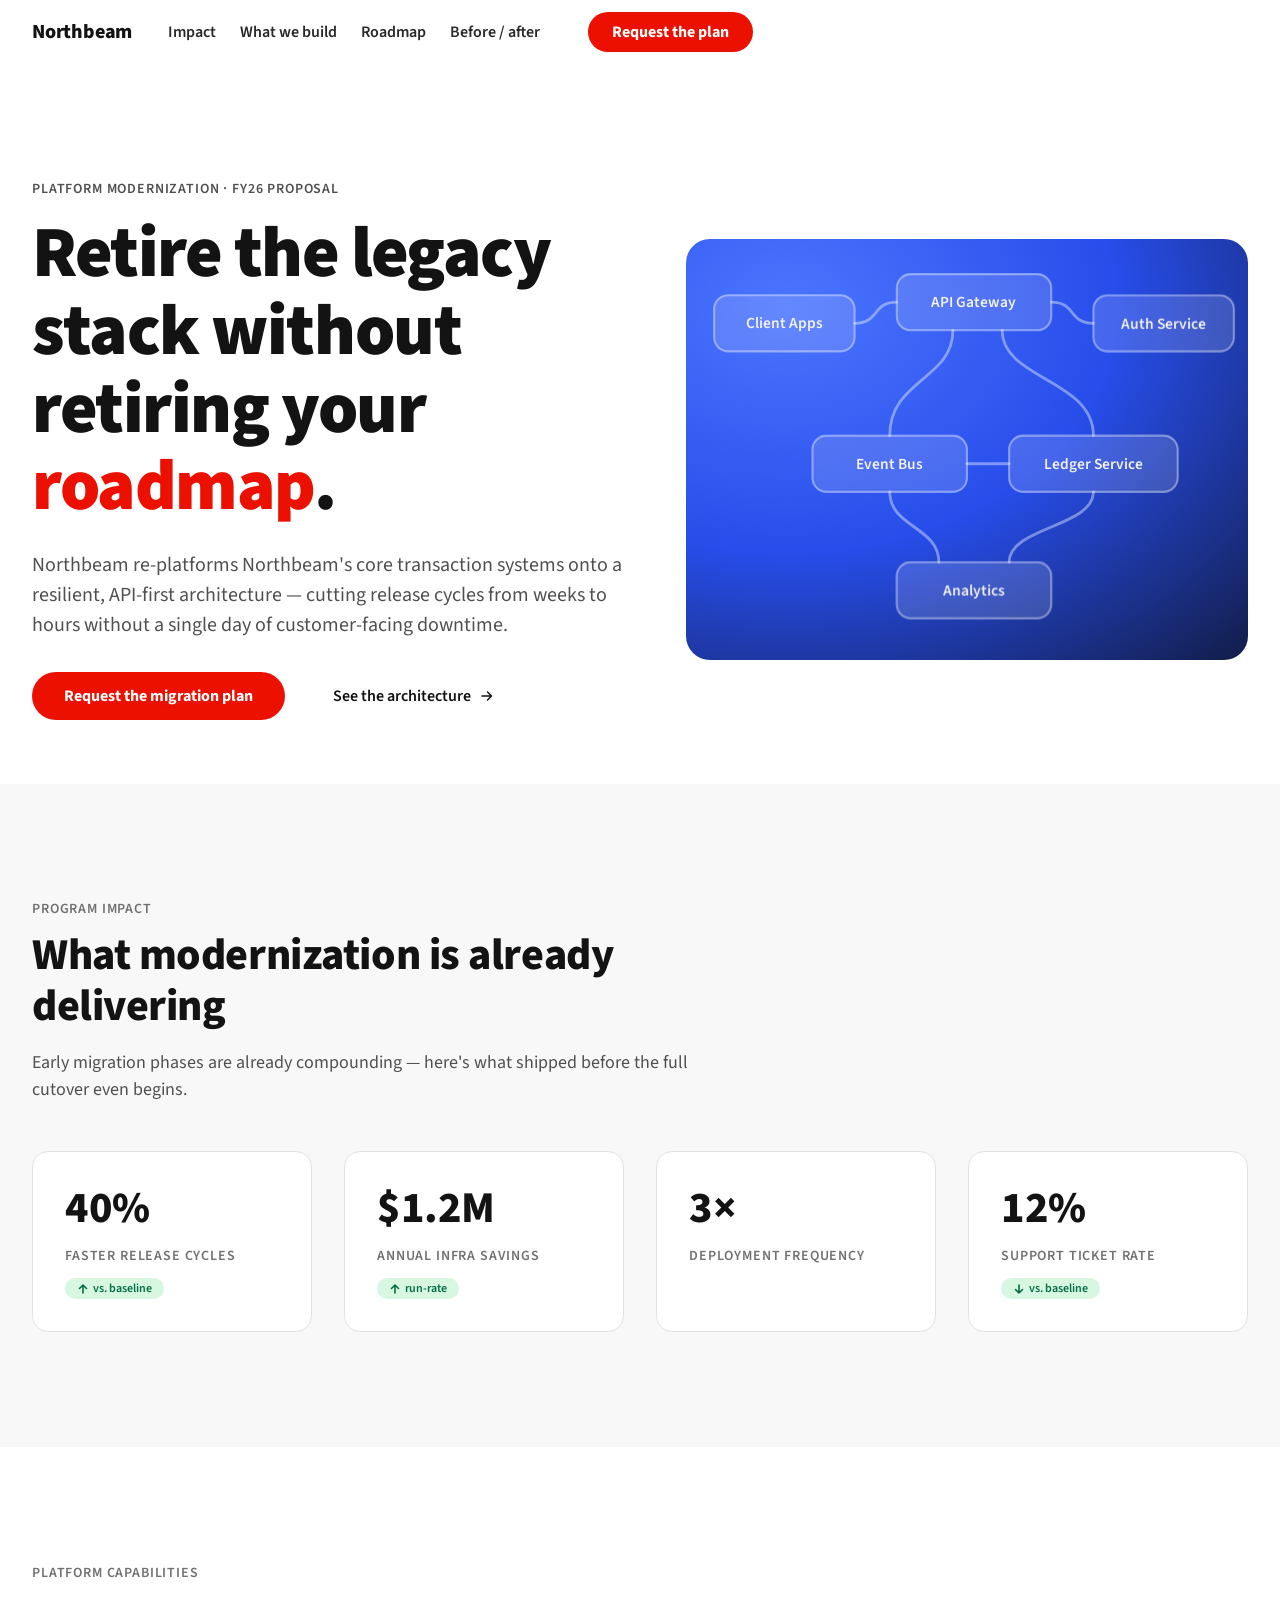
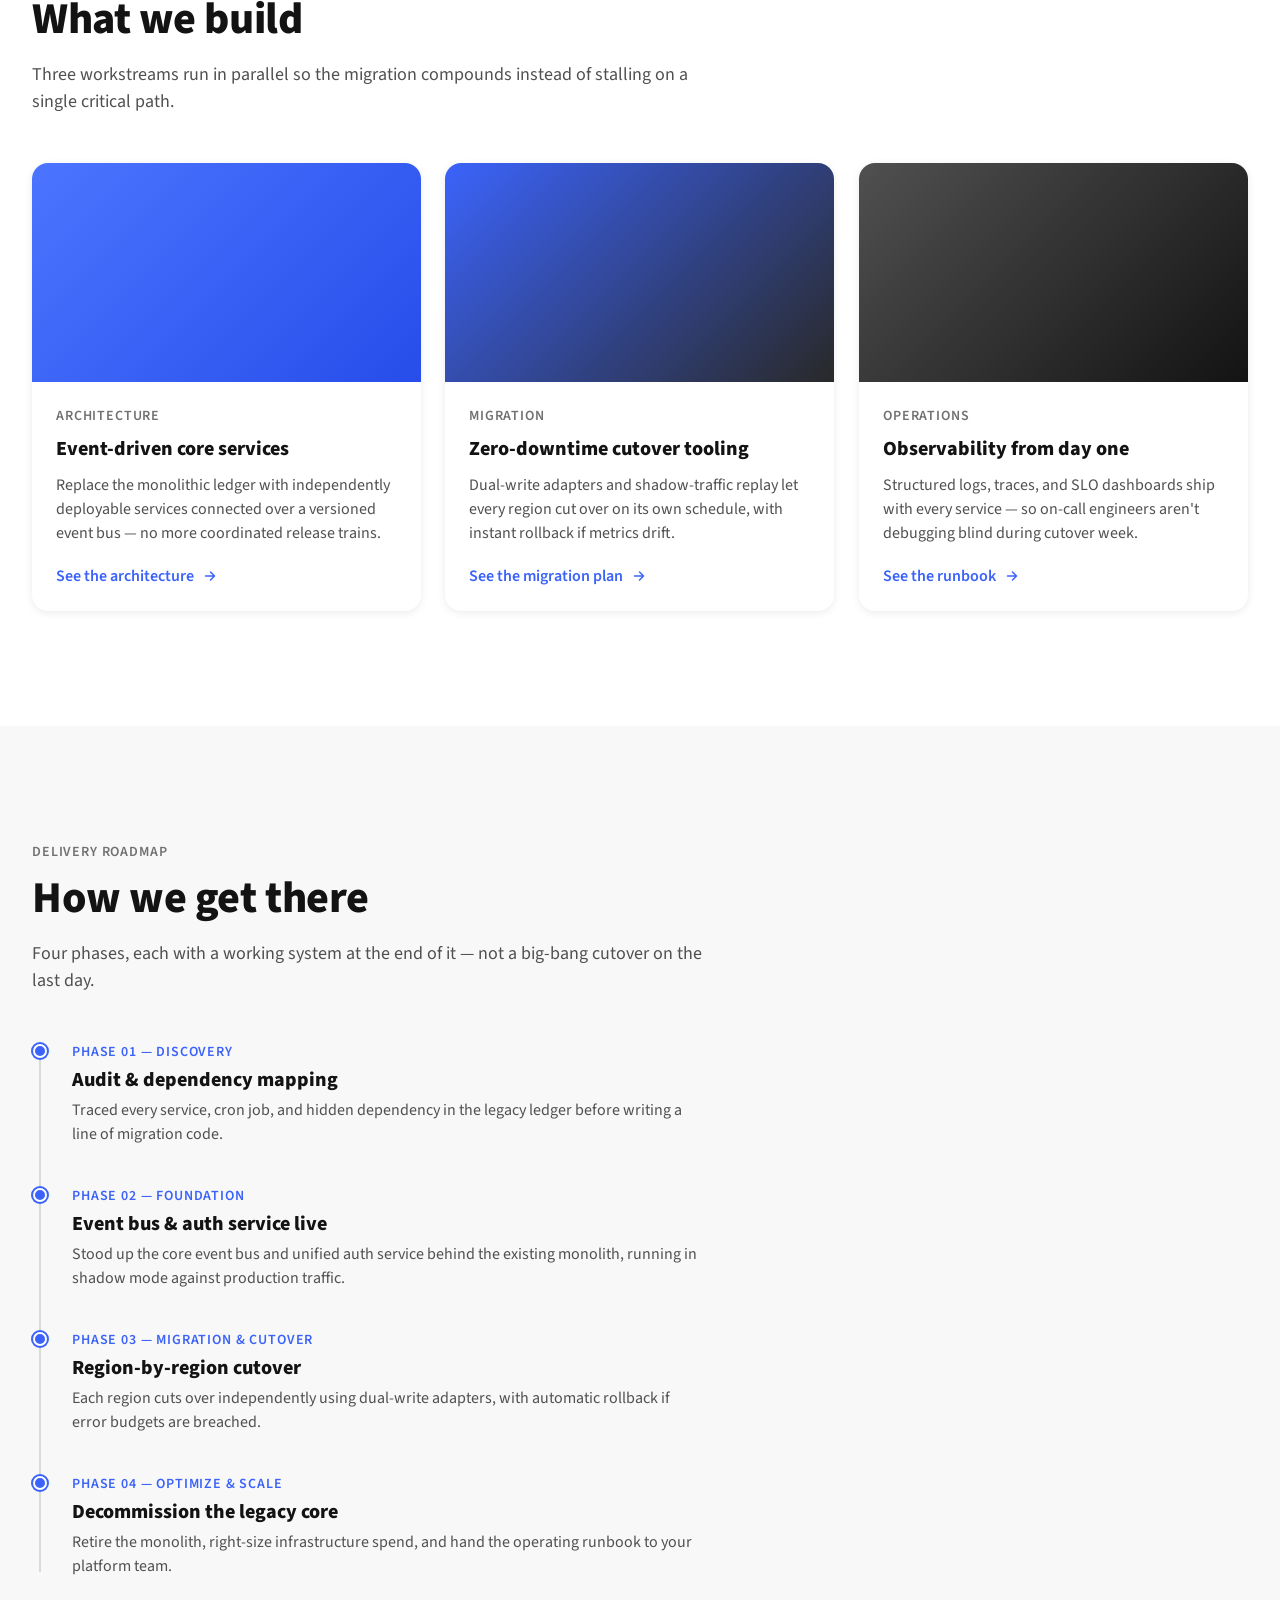
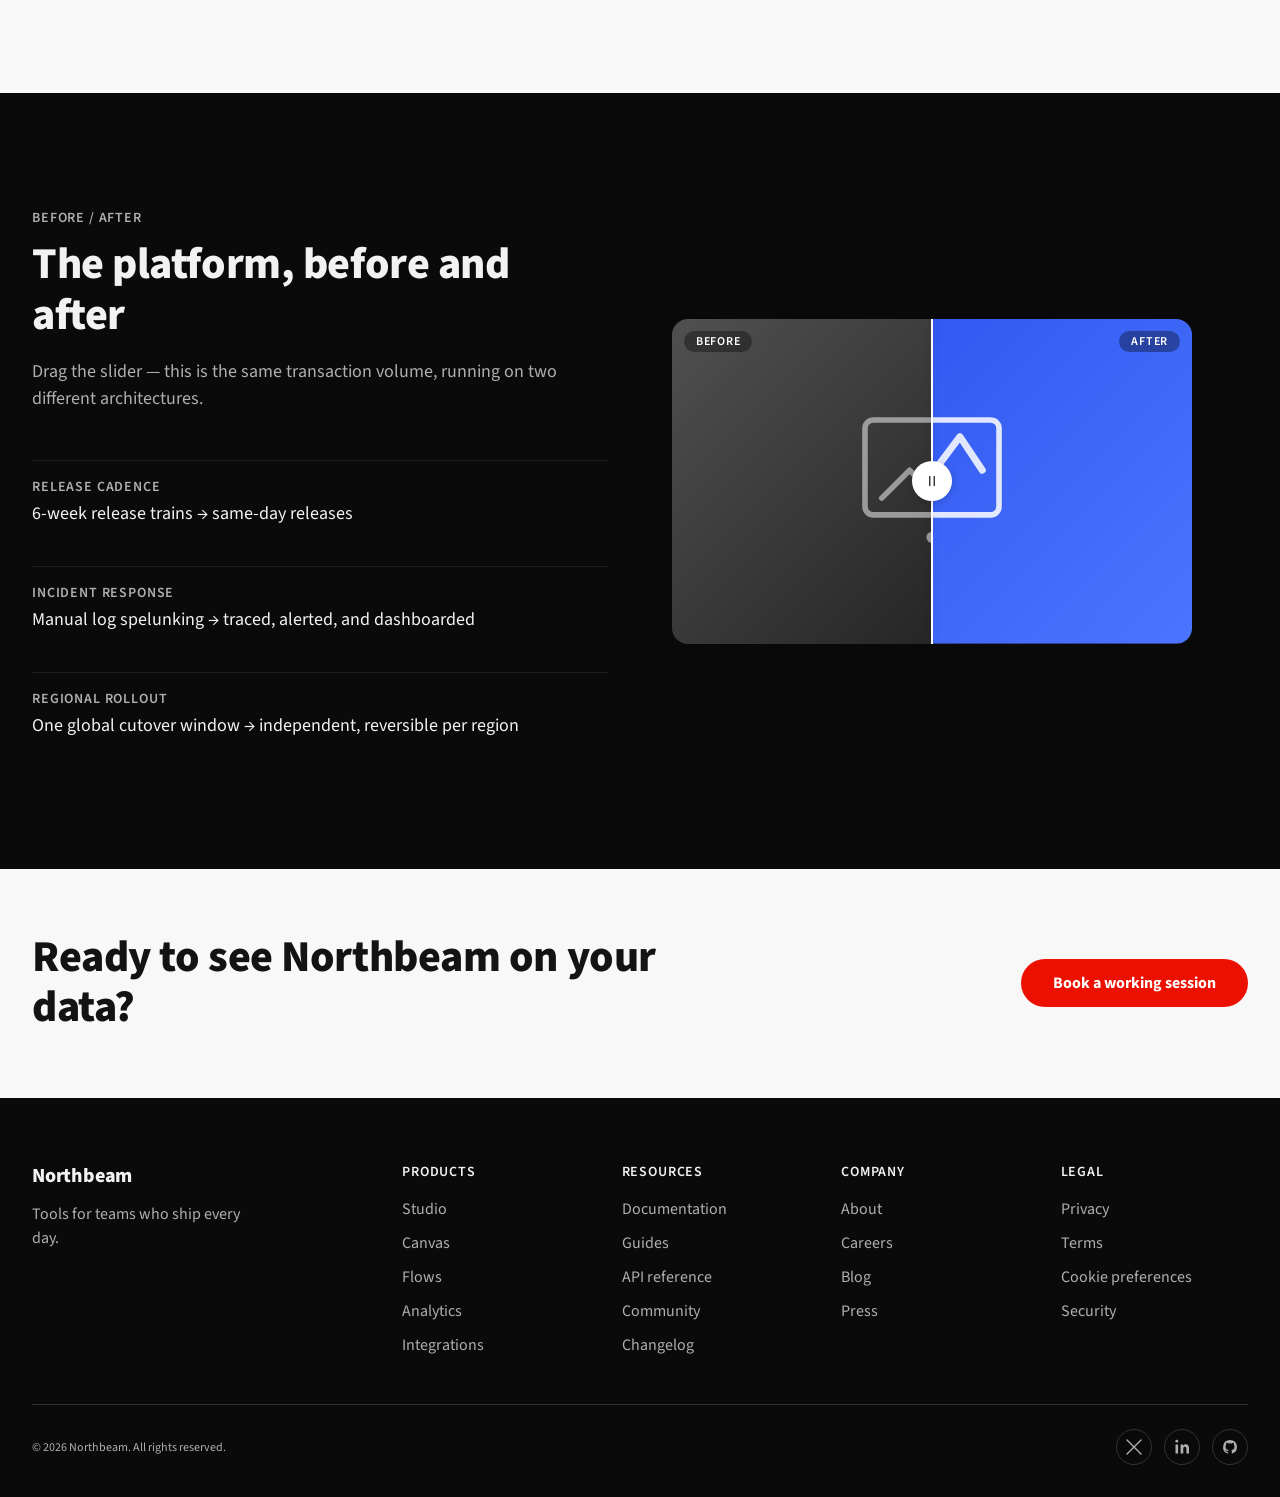
==== commit 79dcfa03: "adobe-proposal: landing showcase page + nav nowrap fix, final screenshots Composed landing page (nav" ====
--- a/adobe-proposal/design-system/landing.html
+++ b/adobe-proposal/design-system/landing.html
@@ -410,7 +410,7 @@
   display: flex;
   align-items: center;
   gap: var(--space-400);
-  height: 64px;
+  min-height: 64px;
   padding-inline: var(--gutter);
   background: var(--color-bg-base);
   border-bottom: var(--space-25) solid transparent;
@@ -442,7 +442,7 @@
   transform: scale(0.92);
 }
 .adb-nav__brand { display: flex; align-items: center; margin-inline-end: var(--space-200); }
-.adb-nav__links { display: flex; align-items: center; gap: var(--space-400); margin: 0; padding: 0; list-style: none; }
+.adb-nav__links { display: flex; align-items: center; gap: var(--space-400); margin: 0; padding: 0; list-style: none; white-space: nowrap; }
 .adb-nav__link {
   position: relative;
   display: inline-block;
@@ -509,8 +509,19 @@
 .adb-nav__panel-link:focus-visible { outline: none; box-shadow: var(--focus-ring); transition: none; }
 
 @media (max-width: 760px) {
+  .adb-nav { flex-wrap: wrap; }
   .adb-nav__links { display: none; }
   .adb-nav__burger { display: inline-flex; }
+}
+/* Below ~480px the wordmark + pill CTA + burger no longer fit on one line
+   (measured overflow at 390px viewport: ~19px past the edge). Move the CTA
+   into the drawer instead of shrinking it — a squeezed pill button reads as
+   a bug, a drawer entry doesn't. Base rule must precede the media query so
+   the query's override actually wins in the cascade at narrow widths. */
+.adb-nav__panel-cta { display: none; margin: 0 0 var(--space-300); align-self: flex-start; }
+@media (max-width: 480px) {
+  .adb-nav__cluster > .adb-btn-primary { display: none; }
+  .adb-nav__panel-cta { display: inline-flex; }
 }
 
 /* ==========================================================================
@@ -977,6 +988,7 @@
         <li><a class="adb-nav__panel-link" href="#roadmap">Roadmap</a></li>
         <li><a class="adb-nav__panel-link" href="#comparison">Before / after</a></li>
       </ul>
+      <a href="#comparison" class="adb-btn adb-btn-primary adb-btn-md adb-nav__panel-cta">Request the plan</a>
     </div>
   </div>
 </header>
@@ -1083,7 +1095,7 @@
         <div class="adb-stat" data-count data-target="12" data-suffix="%" data-decimals="0" style="--stat-index:3">
           <span class="adb-stat__value" data-value>0%</span>
           <span class="adb-stat__label">Support ticket rate</span>
-          <span class="adb-stat__delta adb-stat__delta--down">
+          <span class="adb-stat__delta adb-stat__delta--up">
             <svg viewBox="0 0 12 12" fill="none" aria-hidden="true"><path d="M6 2v8M6 10l3.5-3.5M6 10 2.5 6.5" stroke="currentColor" stroke-width="1.6" stroke-linecap="round" stroke-linejoin="round"/></svg>
             vs. baseline
           </span>
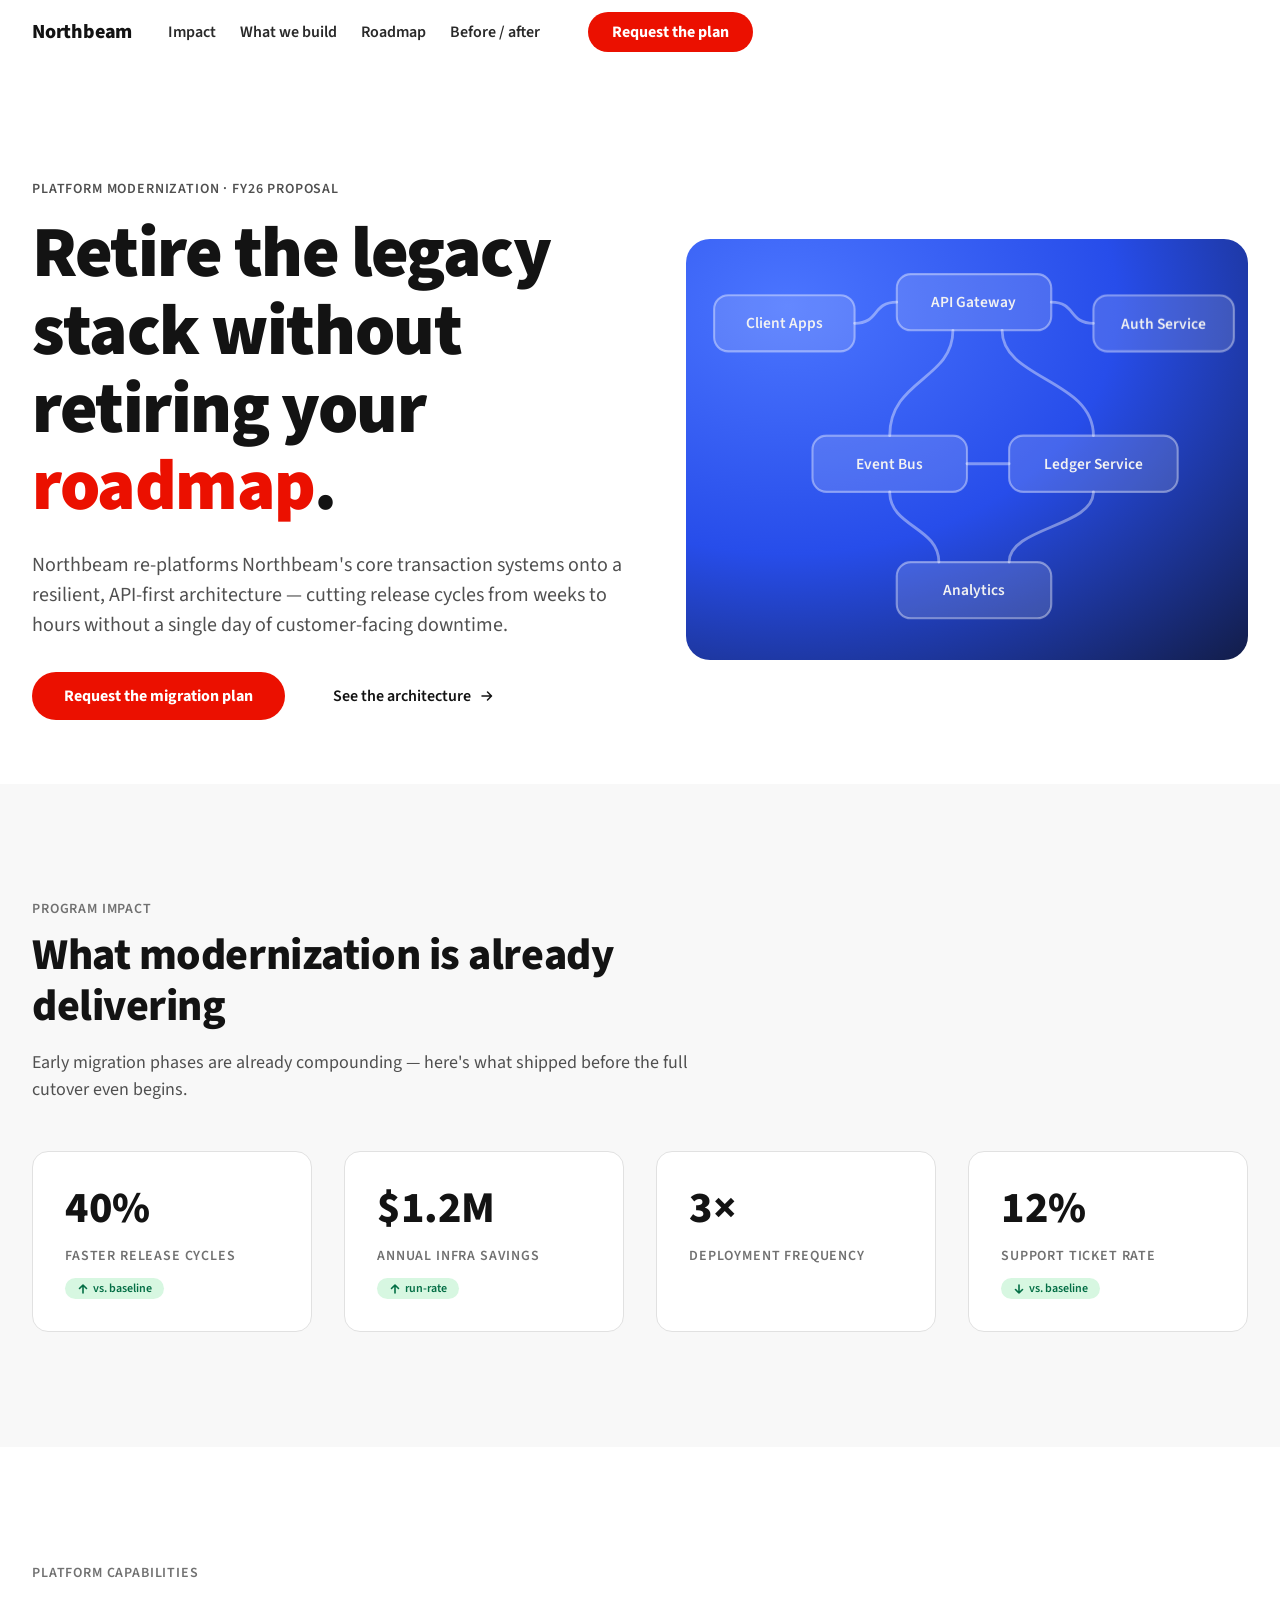
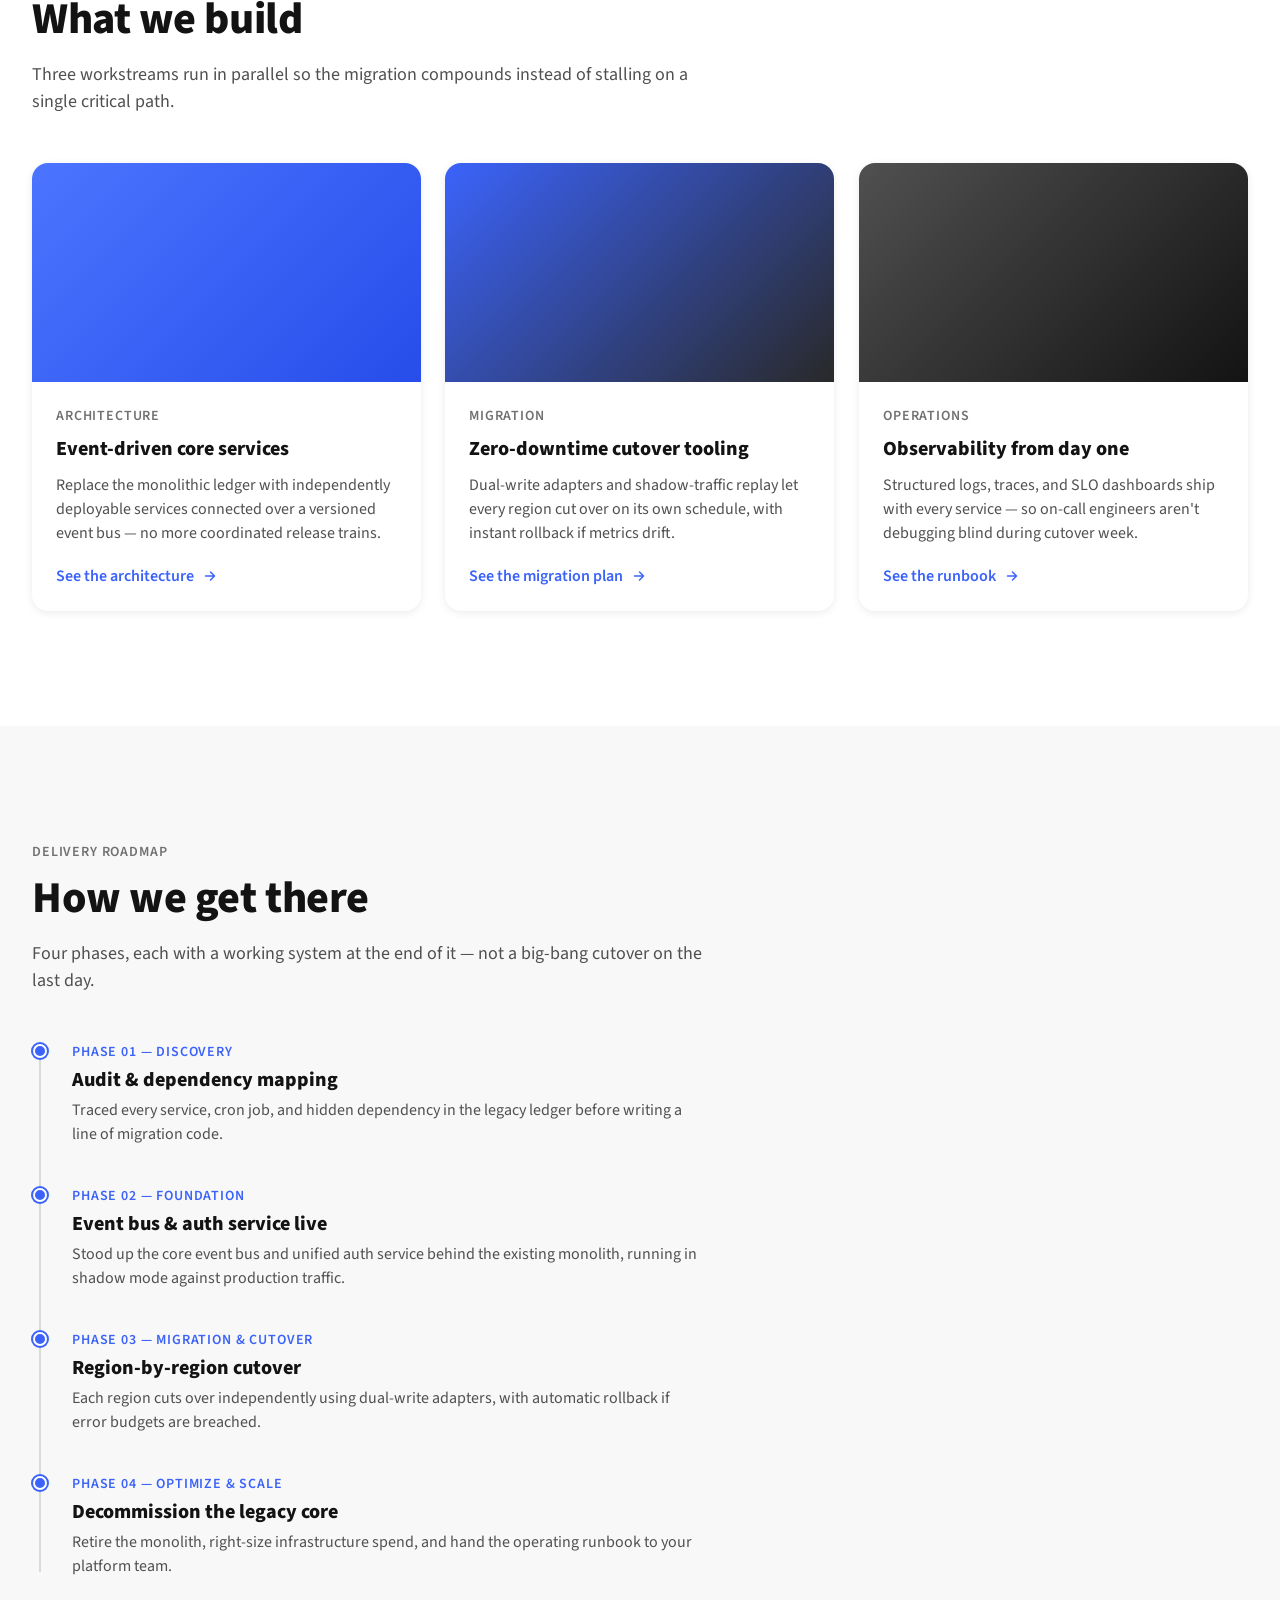
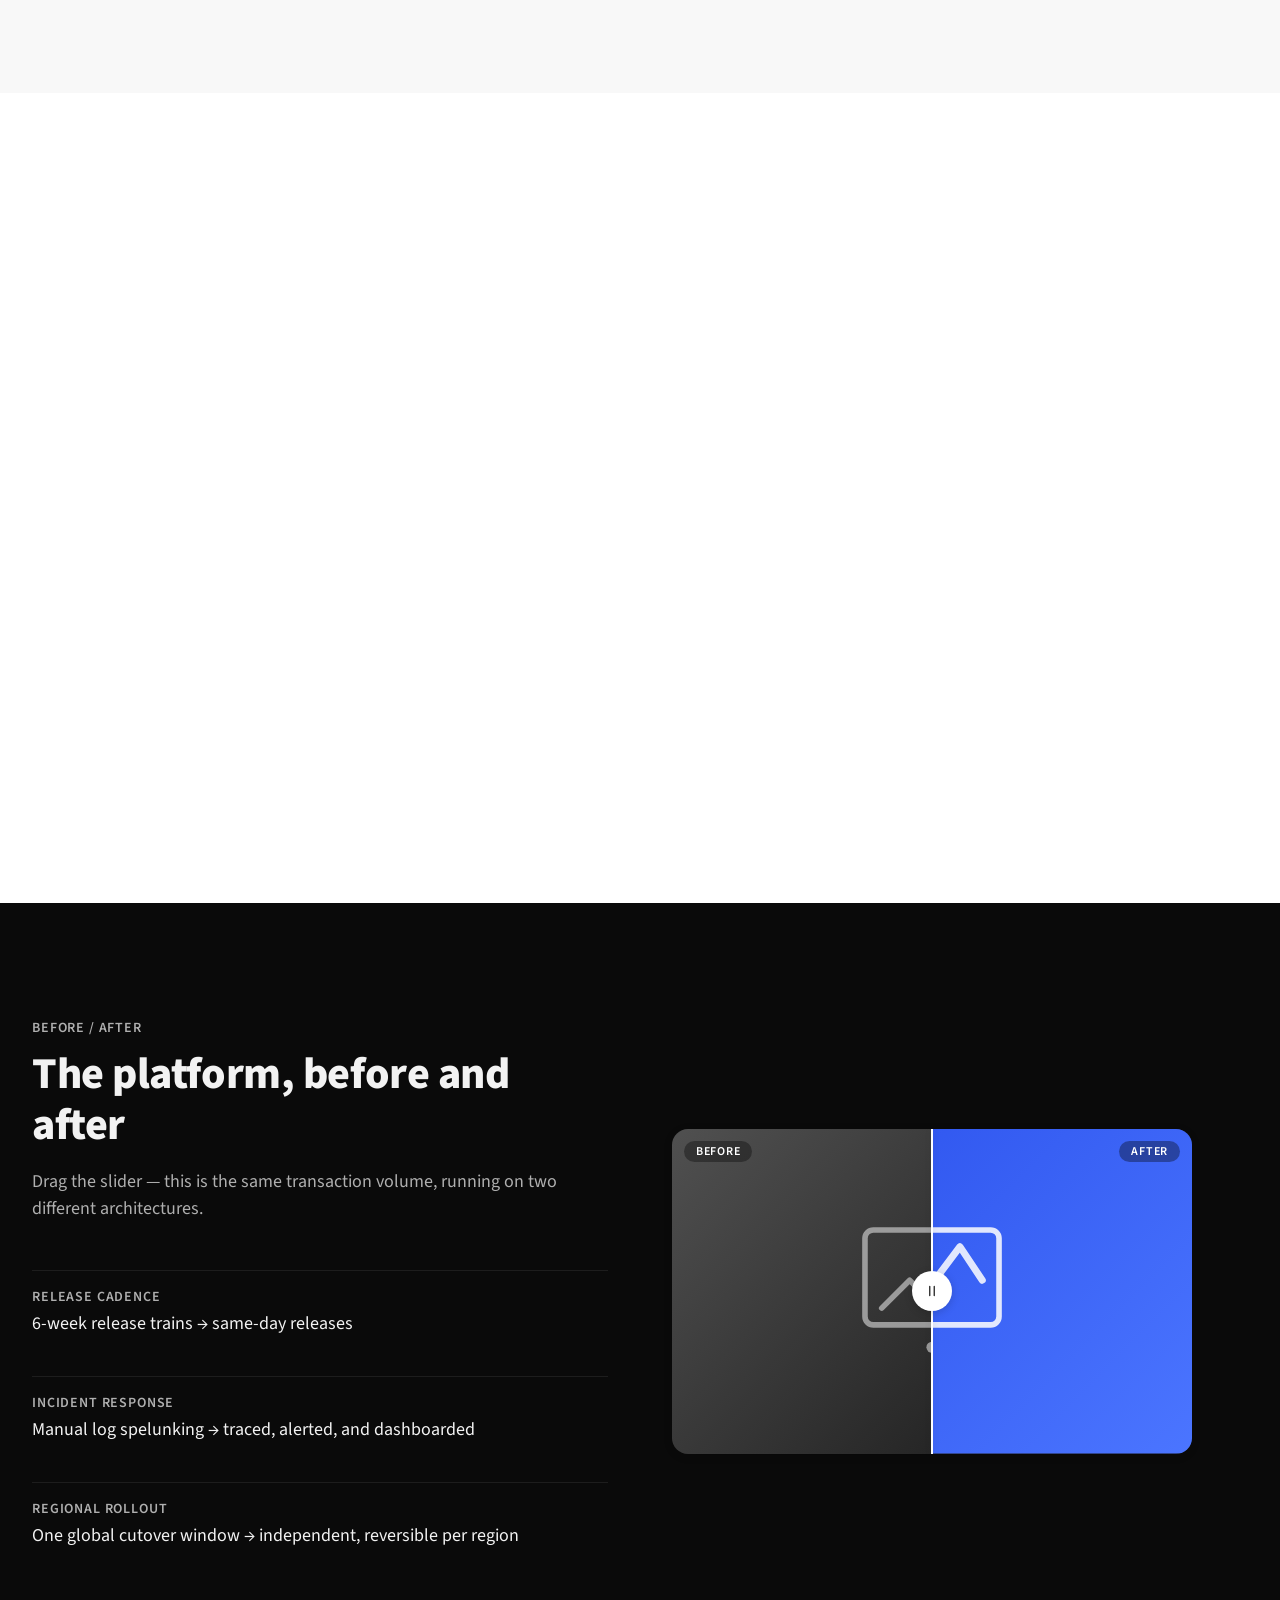
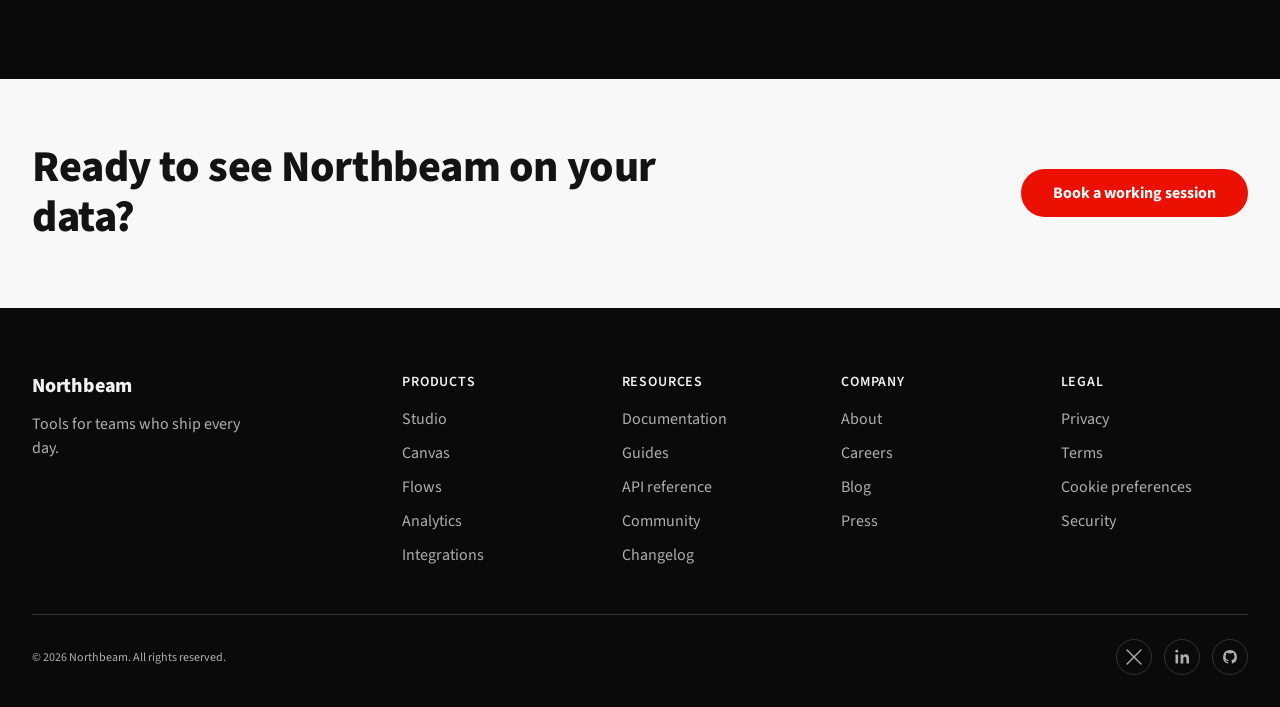
==== commit 95903ad3: "adobe-proposal: adb-photosec component + pinned photo section in landing/gallery Full-bleed pinned p" ====
--- a/adobe-proposal/design-system/landing.html
+++ b/adobe-proposal/design-system/landing.html
@@ -88,6 +88,11 @@
   /* Overlays on imagery — theme-independent */
   --color-scrim:         rgba(0, 0, 0, 0.35);
   --color-text-on-media: #FFFFFF;
+  /* Scrims for text over photography (photo sections). Text on photos always
+     sits on one of these — never directly on the image. */
+  --scrim-photo:        linear-gradient(180deg, rgba(0, 0, 0, 0.10) 0%, rgba(0, 0, 0, 0.60) 100%);
+  --scrim-photo-strong: linear-gradient(180deg, rgba(0, 0, 0, 0.35) 0%, rgba(0, 0, 0, 0.78) 100%);
+  --scrim-photo-left:   linear-gradient(90deg, rgba(0, 0, 0, 0.70) 0%, rgba(0, 0, 0, 0.30) 55%, rgba(0, 0, 0, 0) 100%);
 
   /* ---- Focus (instant, never animated) --------------------------------- */
   --focus-ring-color: var(--blue-900);
@@ -817,6 +822,103 @@
 @media (prefers-reduced-motion: reduce) {
   .adb-timeline__rail { transform: scaleY(1); transition: none; }
   .adb-step-item__dot { transform: scale(1); transition: none; }
+}
+
+/* ==========================================================================
+   6.5. Photo backdrop — full-bleed pinned "brand moment"
+   Pin technique: the section gets position:relative + clip-path:inset(0).
+   clip-path establishes a NEW CONTAINING BLOCK for position:fixed
+   descendants (same property family as transform/filter/will-change), so
+   .adb-photosec__media (position:fixed; inset:0) is clipped to this
+   section's own box instead of the whole viewport — it reads as pinned
+   while the section scrolls through view, then releases cleanly once the
+   section scrolls past. No background-attachment:fixed (mobile jank), no
+   JS/IntersectionObserver required — the pin is pure CSS. (The gallery's
+   photo.html fragment additionally ships a position:sticky
+   `.adb-photosec--in-frame` modifier for its boxed, scrollable demo frame;
+   this is a real page, so it uses only the fixed technique above.)
+   ========================================================================== */
+.adb-photosec { position: relative; }
+.adb-photosec--pinned {
+  position: relative;
+  clip-path: inset(0);
+  overflow: hidden;
+  min-height: 90vh;
+}
+.adb-photosec__media {
+  position: fixed;
+  inset: 0;
+  z-index: 0;
+  overflow: hidden;
+  background-image: var(--photo, none);
+  background-size: cover;
+  background-position: center;
+}
+.adb-photosec__img {
+  position: absolute;
+  inset: 0;
+  z-index: 0;
+  width: 100%;
+  height: 100%;
+  object-fit: cover;
+  display: block;
+}
+.adb-photosec__placeholder { position: absolute; inset: 0; z-index: 0; width: 100%; height: 100%; }
+.adb-photosec__media::after {
+  content: "";
+  position: absolute;
+  inset: 0;
+  z-index: 1;
+  background: var(--scrim-photo);
+}
+.adb-photosec__tag {
+  position: absolute;
+  right: var(--space-300);
+  bottom: var(--space-300);
+  z-index: 2;
+  font-size: var(--text-caption);
+  font-weight: var(--weight-semibold);
+  letter-spacing: var(--tracking-detail);
+  text-transform: uppercase;
+  padding: var(--space-50) var(--space-200);
+  border-radius: var(--radius-pill);
+  background: var(--color-scrim);
+  color: var(--color-text-on-media);
+}
+.adb-photosec__content {
+  position: relative;
+  z-index: 1;
+  min-height: 90vh;
+  display: flex;
+  align-items: flex-end;
+  padding-block: var(--space-800);
+}
+.adb-photosec__inner { max-width: var(--container-text); }
+.adb-photosec__eyebrow {
+  margin: 0 0 var(--space-200);
+  font-size: var(--text-detail);
+  font-weight: var(--weight-semibold);
+  letter-spacing: var(--tracking-detail);
+  text-transform: uppercase;
+  color: var(--color-text-on-media);
+}
+.adb-photosec__heading {
+  margin: 0 0 var(--space-300);
+  font-size: var(--text-h3);
+  font-weight: var(--weight-extrabold);
+  letter-spacing: var(--tracking-h2);
+  line-height: var(--leading-heading);
+  color: var(--color-text-on-media);
+}
+.adb-photosec__line {
+  margin: 0;
+  max-width: 42ch;
+  font-size: var(--text-body);
+  line-height: var(--leading-body);
+  color: var(--color-text-on-media);
+}
+@media (prefers-reduced-motion: reduce) {
+  .adb-photosec__media { position: absolute !important; }
 }
 
 /* ==========================================================================
@@ -1190,6 +1292,36 @@
           <p class="adb-step-item__eyebrow">Phase 04 &mdash; Optimize &amp; scale</p>
           <h3 class="adb-step-item__title">Decommission the legacy core</h3>
           <p class="adb-step-item__desc">Retire the monolith, right-size infrastructure spend, and hand the operating runbook to your platform team.</p>
+        </div>
+      </div>
+    </div>
+  </section>
+
+  <!-- ============================= PHOTO BACKDROP (brand moment) ============================= -->
+  <section class="adb-photosec adb-photosec--pinned" id="brand-moment" aria-labelledby="brand-moment-heading">
+    <div class="adb-photosec__media" aria-hidden="true">
+      <svg class="adb-photosec__placeholder" viewBox="0 0 800 600" preserveAspectRatio="xMidYMid slice" aria-hidden="true">
+        <defs>
+          <filter id="photosec-blur-landing" x="-20%" y="-20%" width="140%" height="140%">
+            <feGaussianBlur in="SourceGraphic" stdDeviation="38"></feGaussianBlur>
+          </filter>
+        </defs>
+        <rect width="800" height="600" style="fill: var(--gray-900);"></rect>
+        <g style="filter: url(#photosec-blur-landing);">
+          <ellipse cx="180" cy="180" rx="260" ry="200" style="fill: var(--blue-1000); opacity: 0.65;"></ellipse>
+          <ellipse cx="620" cy="120" rx="220" ry="170" style="fill: var(--blue-800); opacity: 0.5;"></ellipse>
+          <ellipse cx="520" cy="460" rx="300" ry="220" style="fill: var(--gray-700); opacity: 0.55;"></ellipse>
+          <ellipse cx="120" cy="480" rx="200" ry="160" style="fill: var(--blue-900); opacity: 0.4;"></ellipse>
+        </g>
+      </svg>
+      <span class="adb-photosec__tag">Placeholder — swap for licensed photography</span>
+    </div>
+    <div class="adb-photosec__content">
+      <div class="adb-container">
+        <div class="adb-photosec__inner">
+          <p class="adb-photosec__eyebrow">The team behind the cutover</p>
+          <h2 id="brand-moment-heading" class="adb-photosec__heading">Shipping continues while the platform changes underneath it.</h2>
+          <p class="adb-photosec__line">Every region keeps releasing on its normal cadence &mdash; the migration runs alongside the team's existing work, not instead of it.</p>
         </div>
       </div>
     </div>
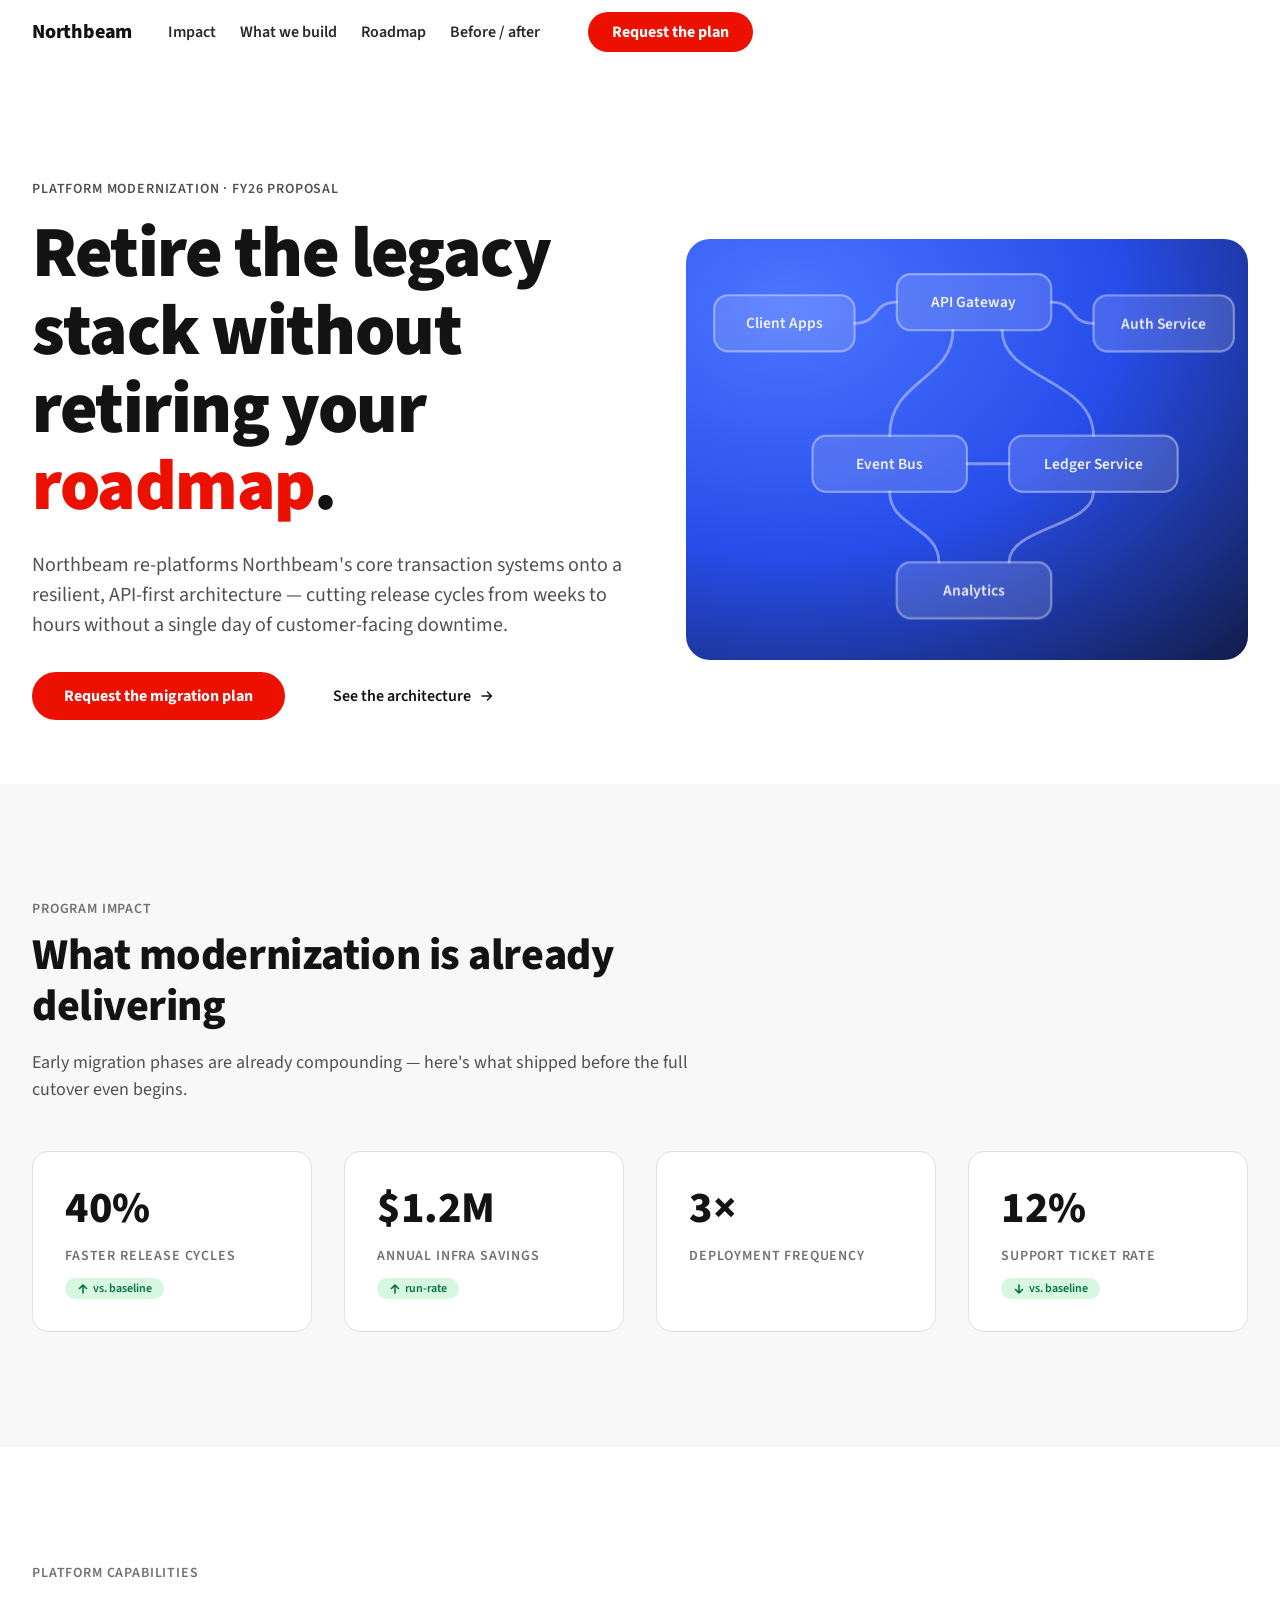
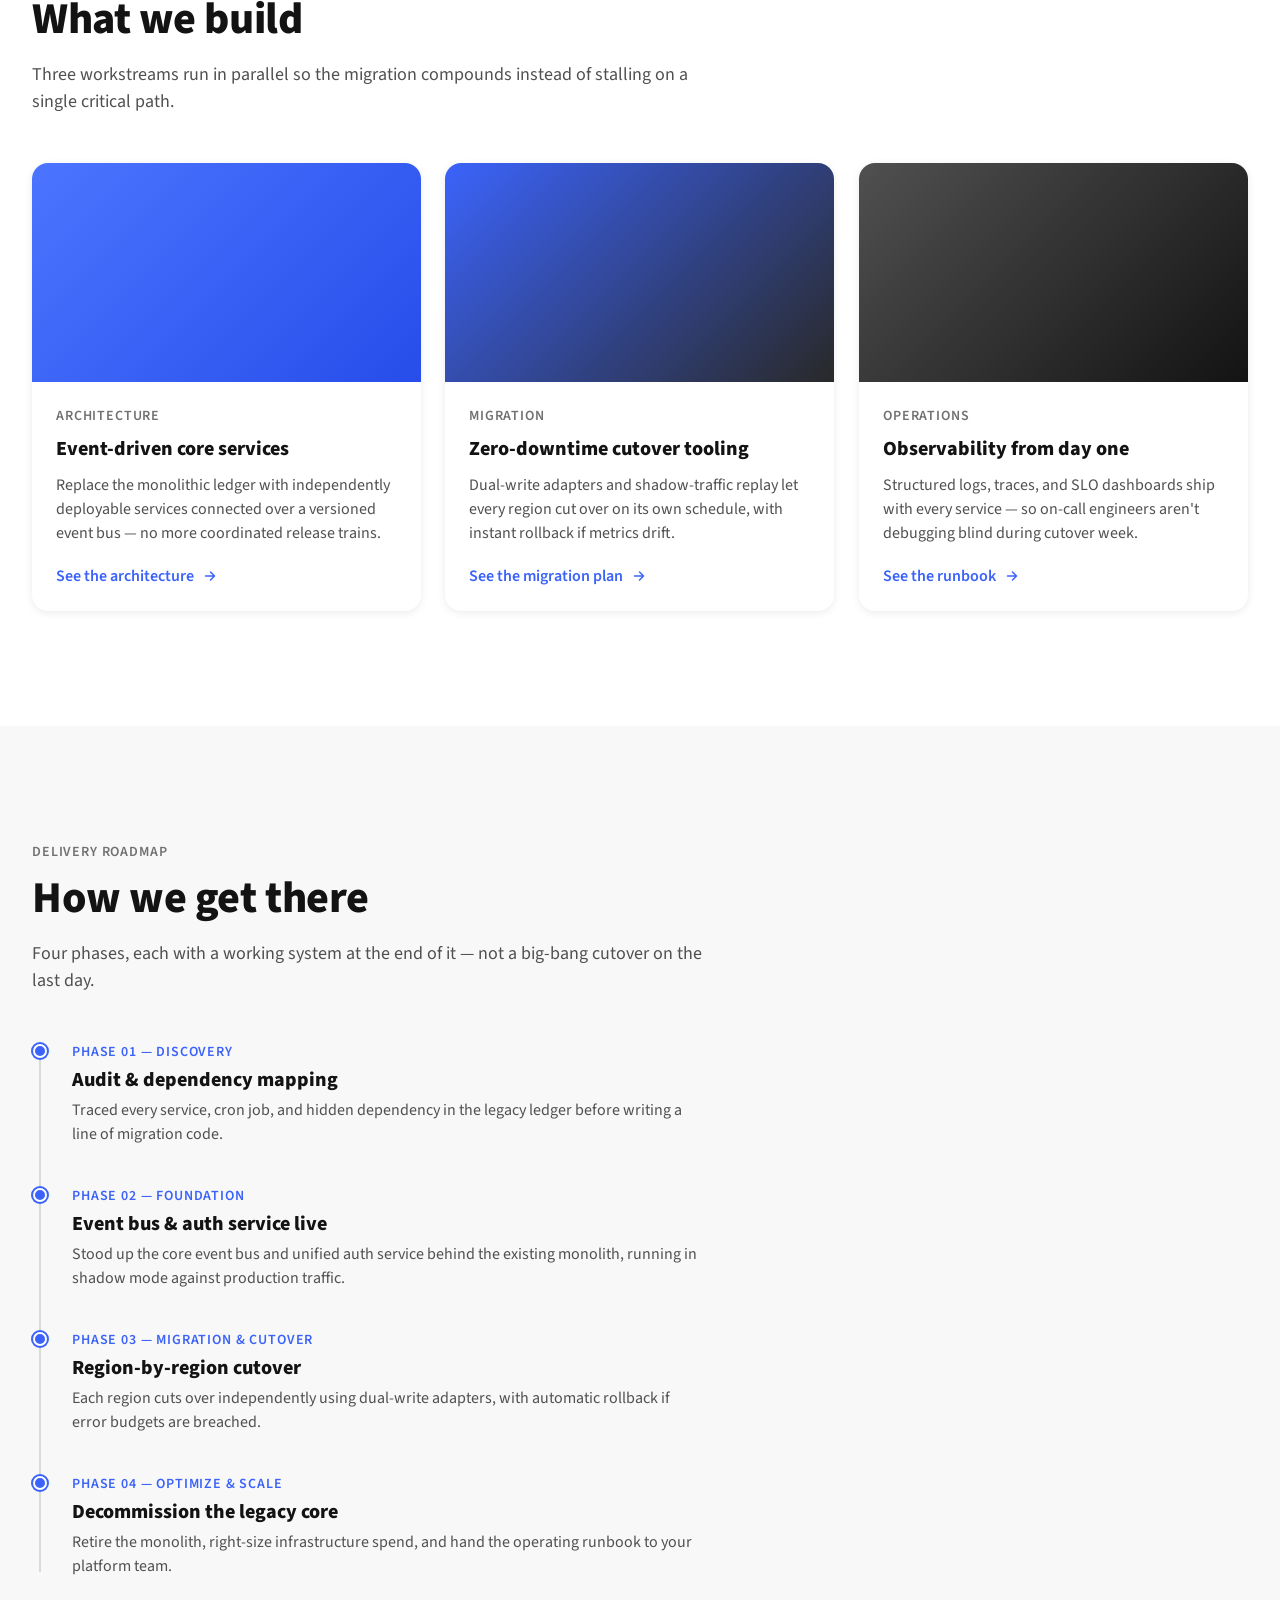
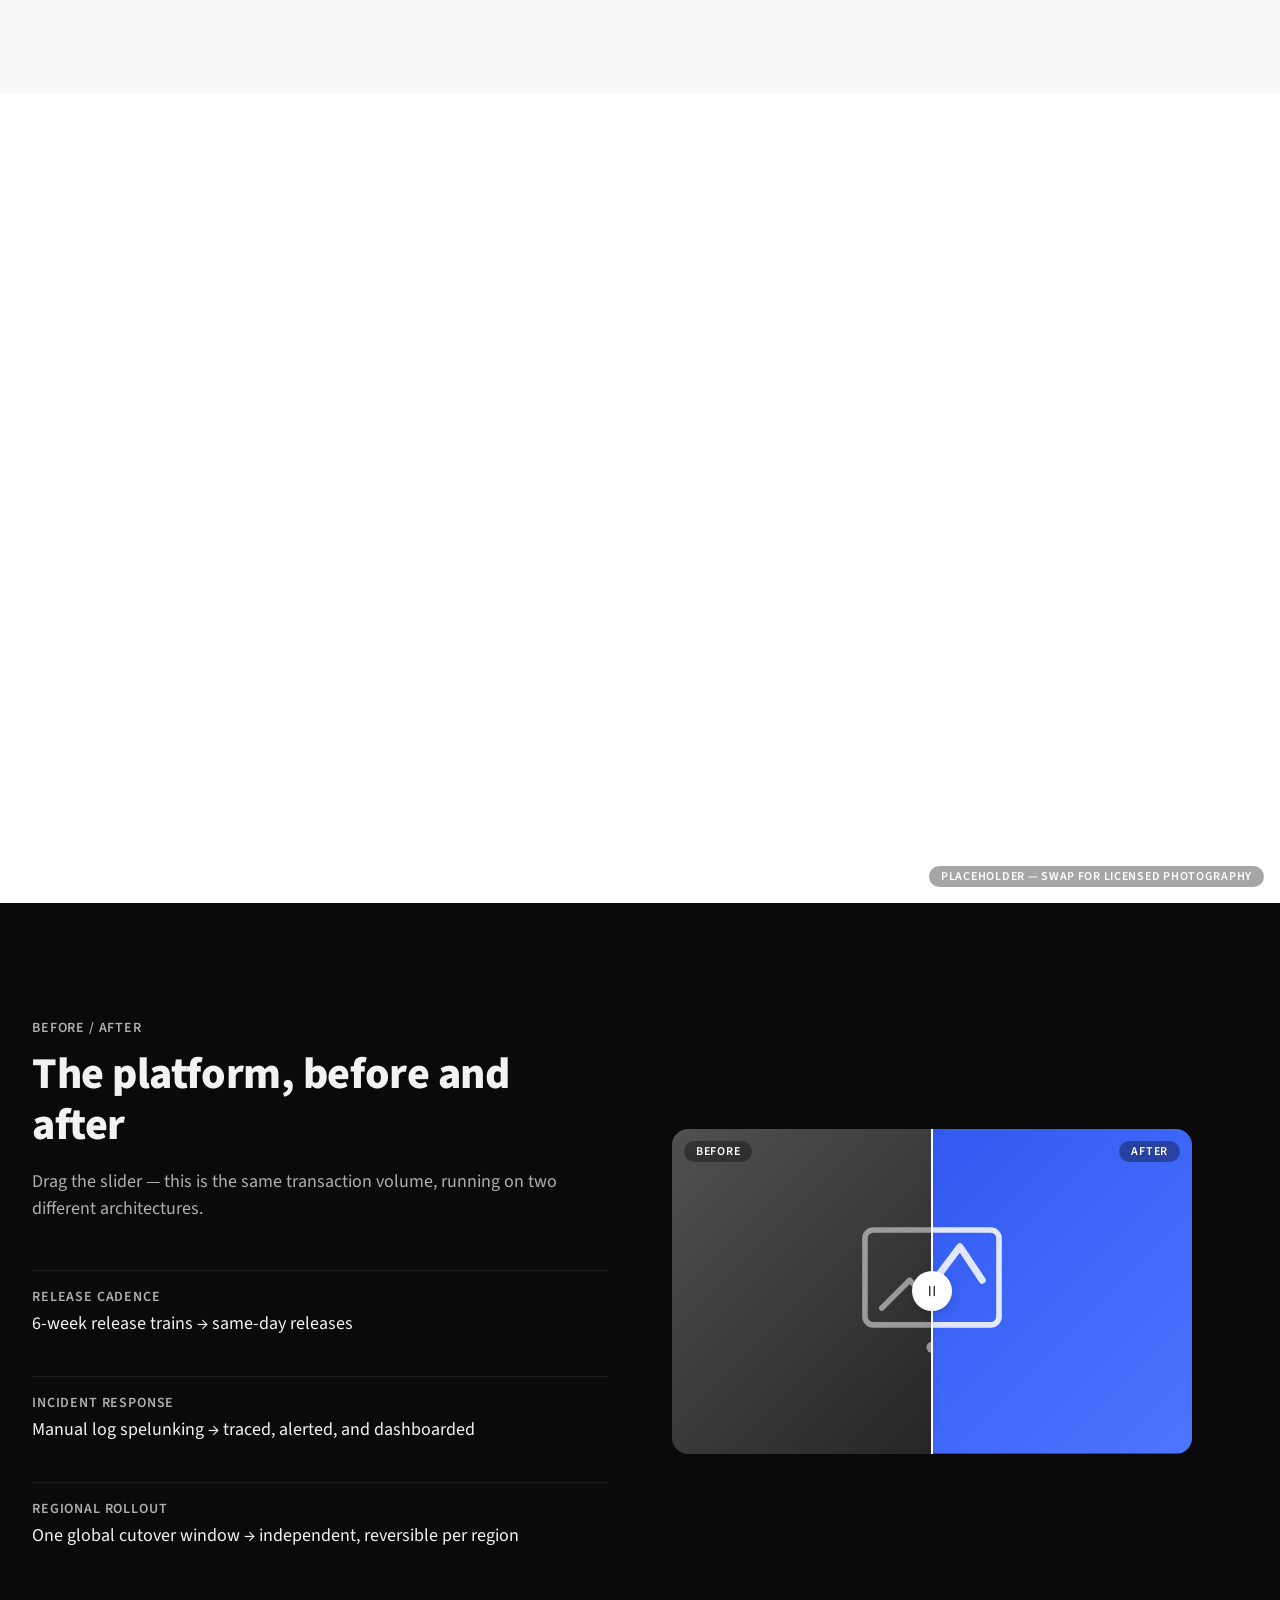
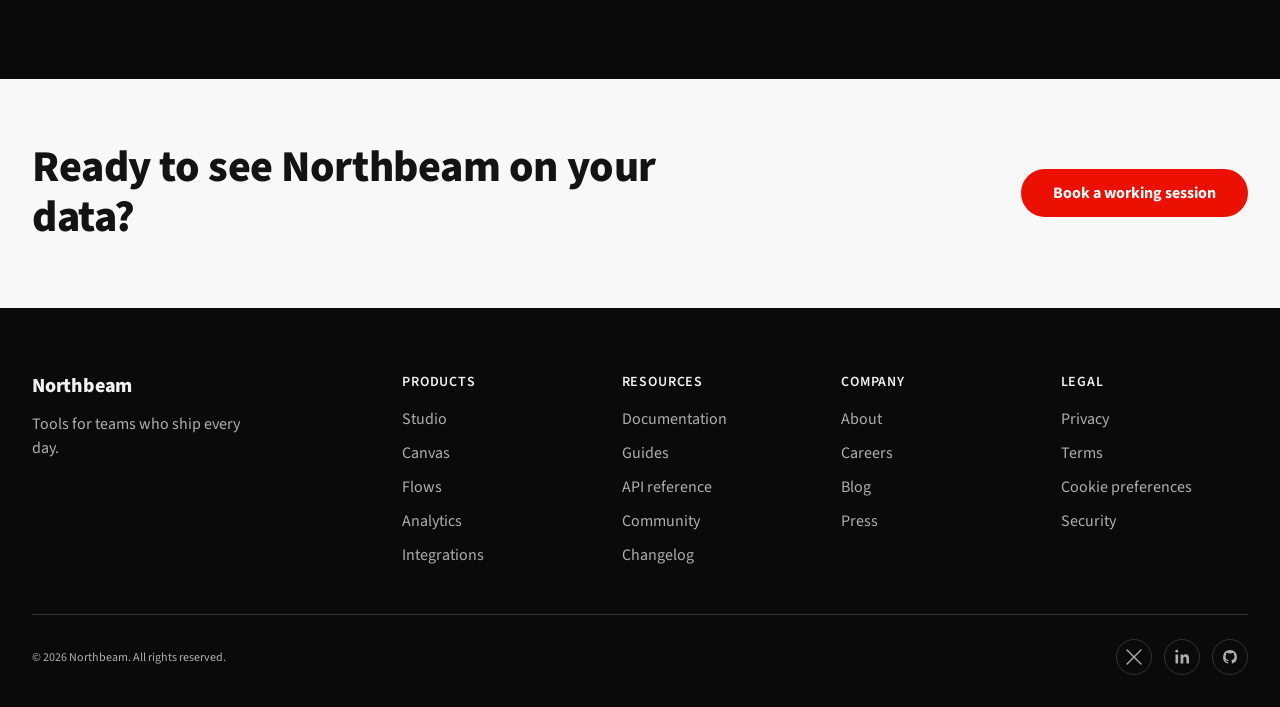
==== commit 86abb1ed: "adobe-proposal: photo-section verification fixes + final screenshots Placeholder tag moved into cont" ====
--- a/adobe-proposal/design-system/landing.html
+++ b/adobe-proposal/design-system/landing.html
@@ -1314,9 +1314,13 @@
           <ellipse cx="120" cy="480" rx="200" ry="160" style="fill: var(--blue-900); opacity: 0.4;"></ellipse>
         </g>
       </svg>
-      <span class="adb-photosec__tag">Placeholder — swap for licensed photography</span>
     </div>
     <div class="adb-photosec__content">
+      <!-- Tag lives here, not inside .adb-photosec__media: the fixed media
+           layer is sized to the full viewport (100vh) while this content
+           layer (and the section) is only 90vh — anchoring to media's own
+           box would clip the tag out of view almost everywhere. -->
+      <span class="adb-photosec__tag">Placeholder — swap for licensed photography</span>
       <div class="adb-container">
         <div class="adb-photosec__inner">
           <p class="adb-photosec__eyebrow">The team behind the cutover</p>
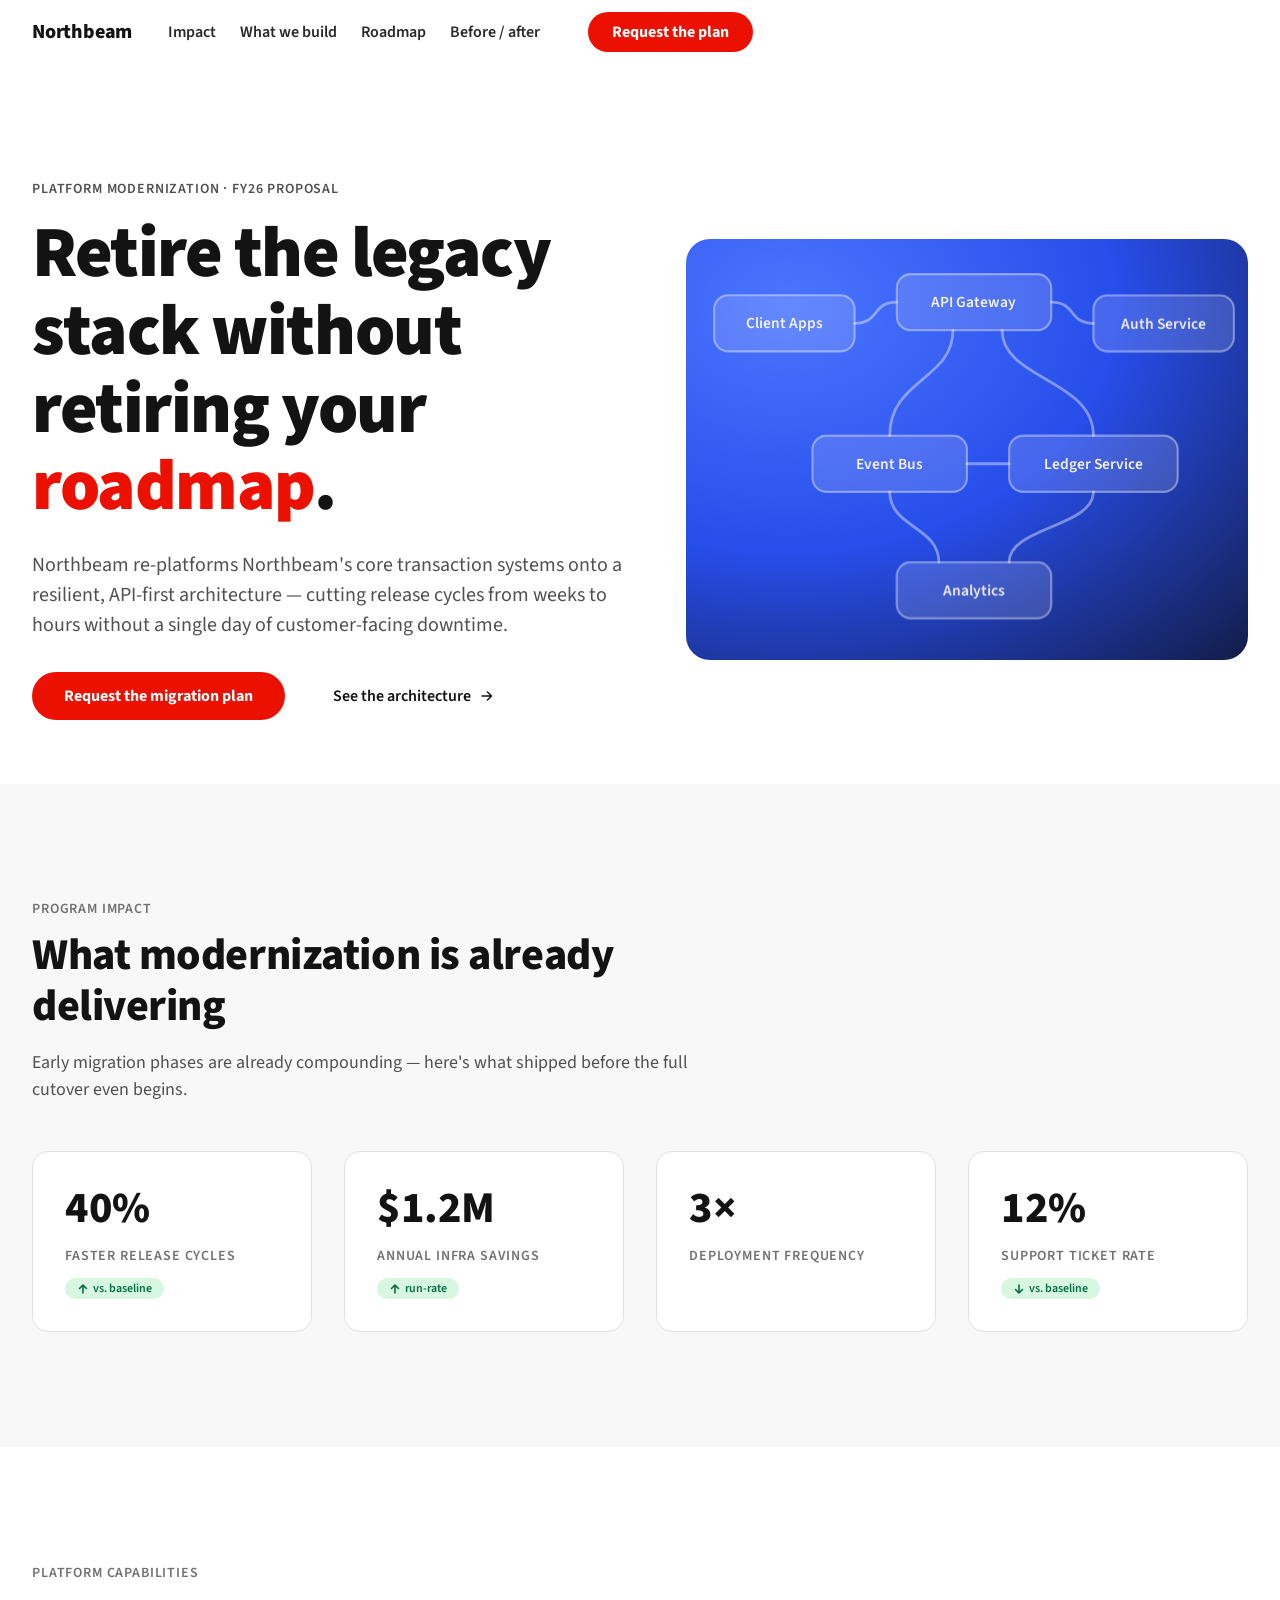
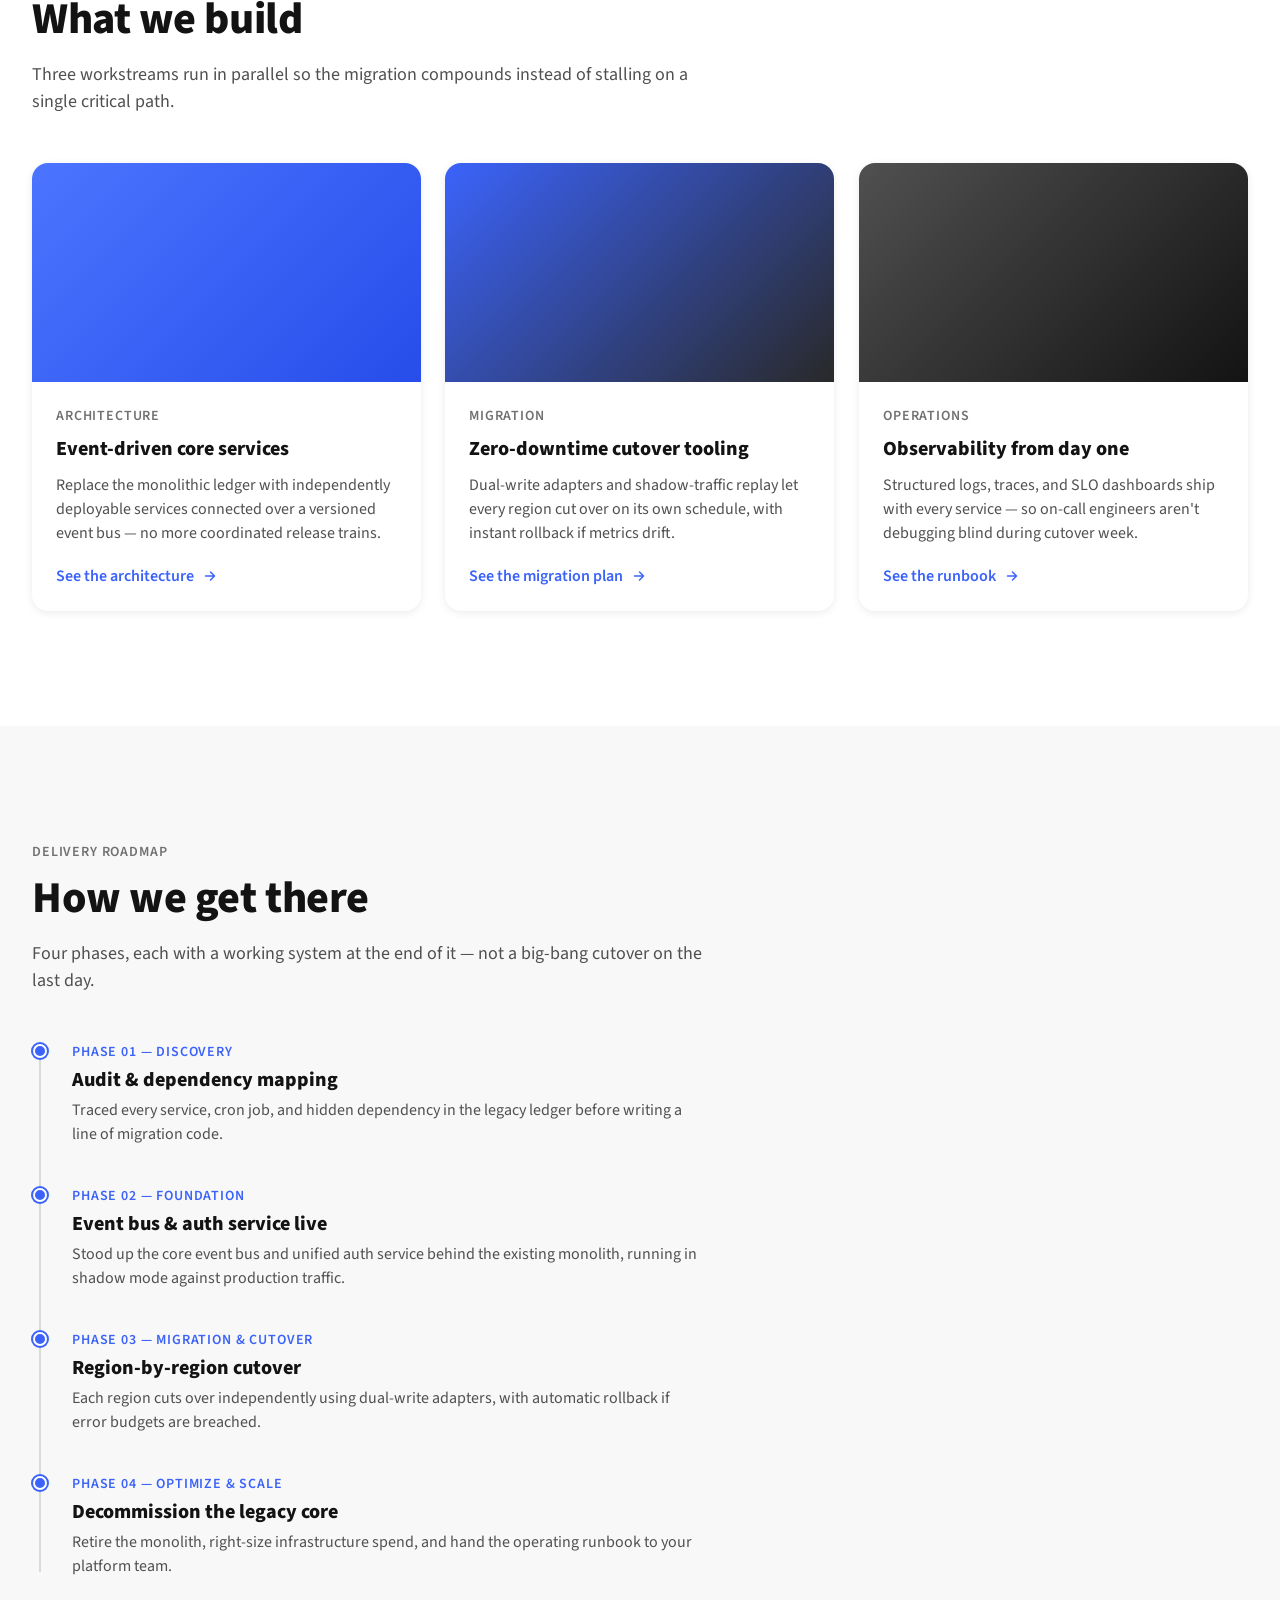
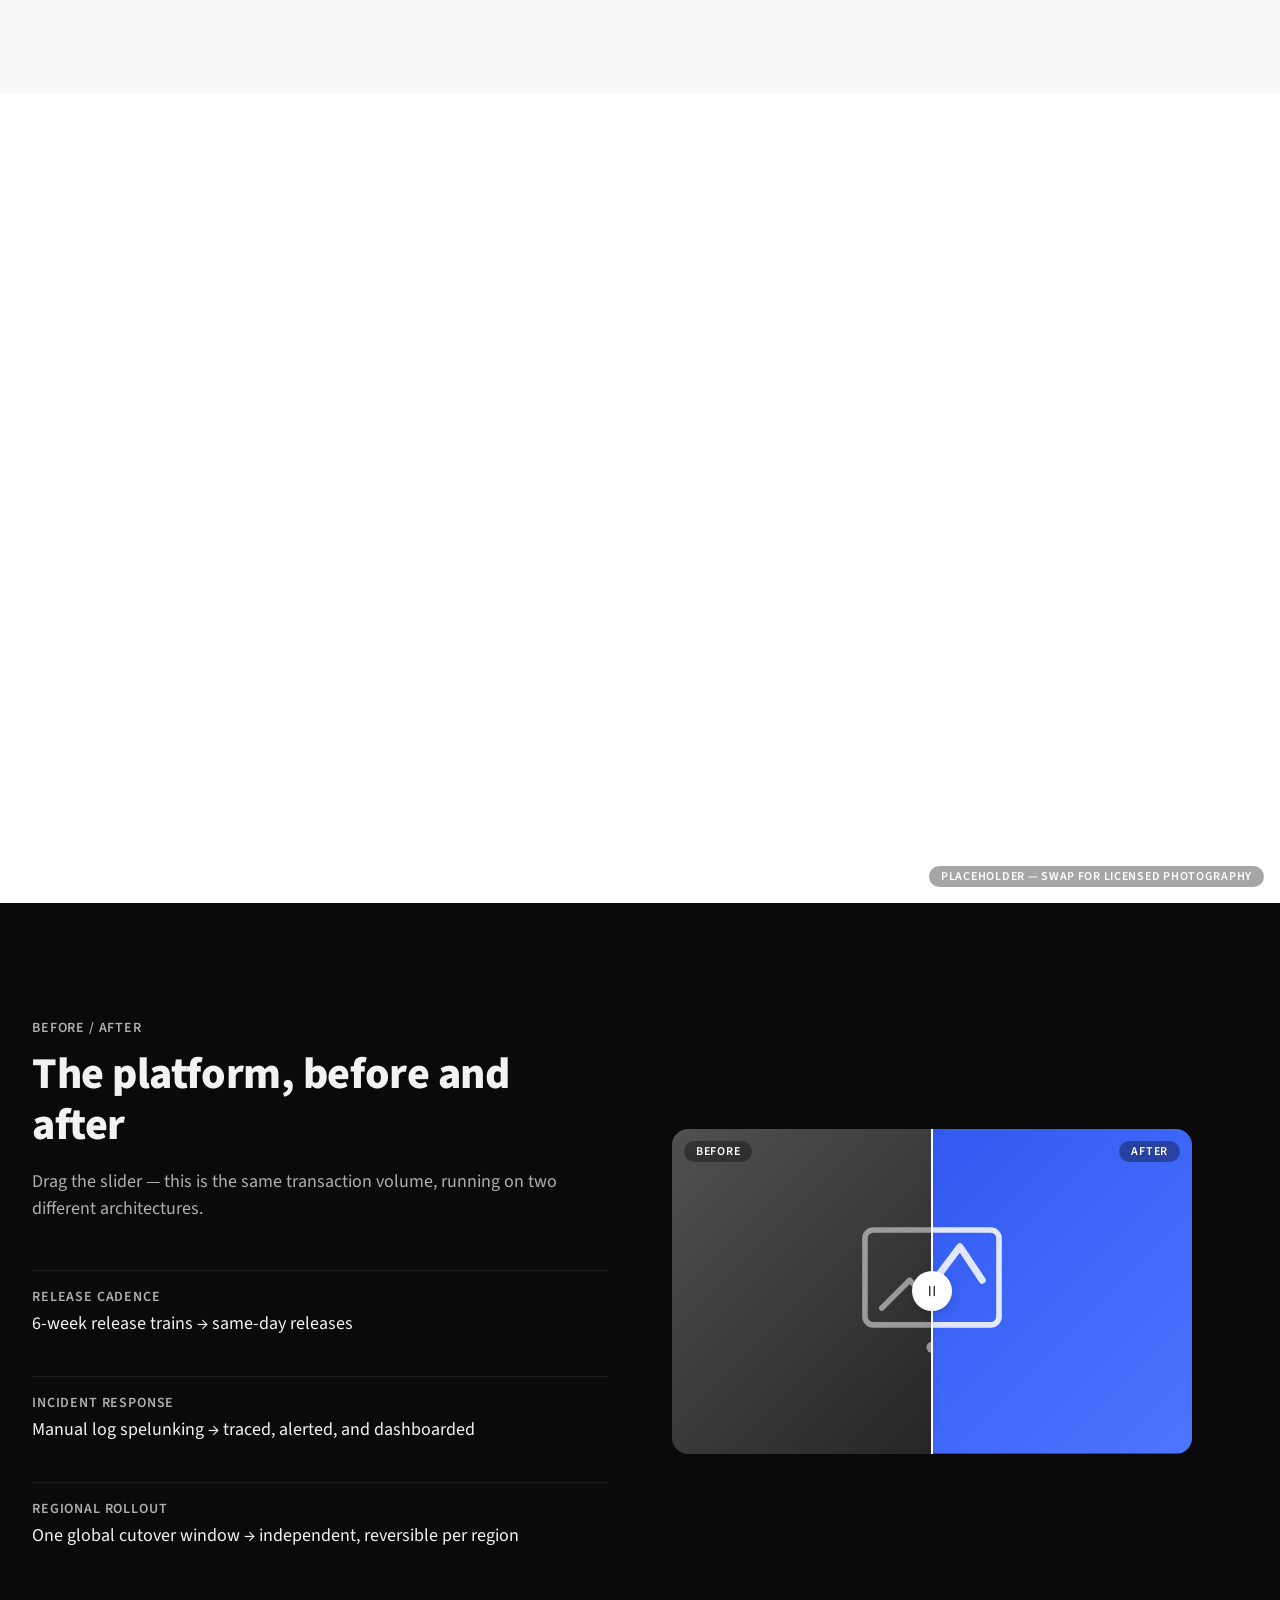
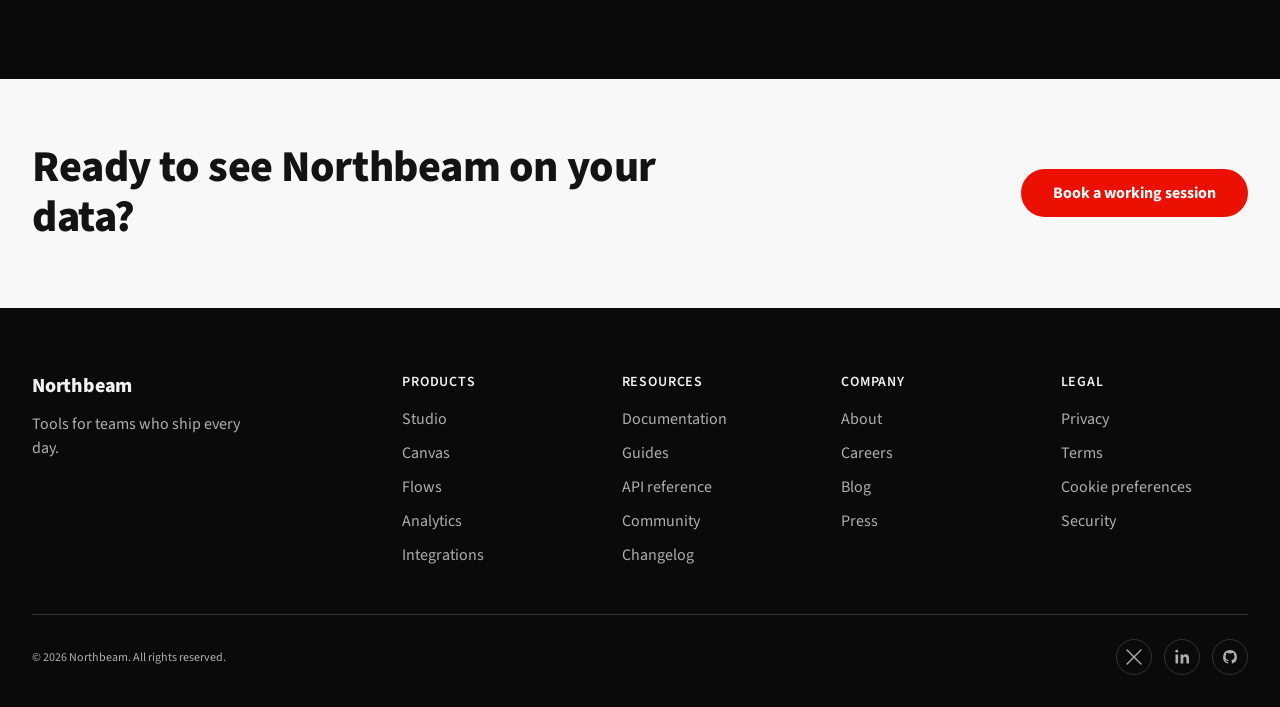
==== commit e82a0421: "adobe-proposal: placeholder-proofing for downstream agents (Cursor et al.) - data-placeholder marker" ====
--- a/adobe-proposal/design-system/landing.html
+++ b/adobe-proposal/design-system/landing.html
@@ -1063,7 +1063,7 @@
 .adb-sr-only { position: absolute; width: 1px; height: 1px; overflow: hidden; clip: rect(0 0 0 0); white-space: nowrap; }
 </style>
 </head>
-<body>
+<body data-sample-content="northbeam-demo">
 
 <header class="adb-nav" data-nav-header>
   <a class="adb-nav__brand adb-nav__wordmark" href="#top">Northbeam</a>
@@ -1120,7 +1120,7 @@
       </div>
     </div>
 
-    <div class="adb-hero__media adb-hero__reveal" style="--reveal-index:4" role="img" aria-label="Live diagram of the Northbeam platform architecture: client apps flow through an API gateway to an auth service, an event bus, a ledger service, and analytics.">
+    <div class="adb-hero__media adb-hero__reveal" style="--reveal-index:4" data-placeholder="media-optional" role="img" aria-label="Live diagram of the Northbeam platform architecture: client apps flow through an API gateway to an auth service, an event bus, a ledger service, and analytics.">
       <svg class="adb-graphic__svg" viewBox="0 0 400 300" preserveAspectRatio="xMidYMid meet" aria-hidden="true" data-graphic-root>
         <g class="adb-graphic__paths">
           <path class="adb-graphic__path" data-after-node="1" d="M120,60 C138,60 132,45 150,45"></path>
@@ -1215,7 +1215,7 @@
 
       <div class="adb-card-grid">
         <article class="adb-card adb-card-content" data-reveal style="--reveal-index:0">
-          <div class="adb-card-media adb-card-media--hue-a" aria-hidden="true"></div>
+          <div class="adb-card-media adb-card-media--hue-a" aria-hidden="true" data-placeholder="media"></div>
           <div class="adb-card-body">
             <p class="adb-card-eyebrow">Architecture</p>
             <h3 class="adb-card-title">Event-driven core services</h3>
@@ -1228,7 +1228,7 @@
         </article>
 
         <article class="adb-card adb-card-content" data-reveal style="--reveal-index:1">
-          <div class="adb-card-media adb-card-media--hue-c" aria-hidden="true"></div>
+          <div class="adb-card-media adb-card-media--hue-c" aria-hidden="true" data-placeholder="media"></div>
           <div class="adb-card-body">
             <p class="adb-card-eyebrow">Migration</p>
             <h3 class="adb-card-title">Zero-downtime cutover tooling</h3>
@@ -1241,7 +1241,7 @@
         </article>
 
         <article class="adb-card adb-card-content" data-reveal style="--reveal-index:2">
-          <div class="adb-card-media adb-card-media--hue-b" aria-hidden="true"></div>
+          <div class="adb-card-media adb-card-media--hue-b" aria-hidden="true" data-placeholder="media"></div>
           <div class="adb-card-body">
             <p class="adb-card-eyebrow">Operations</p>
             <h3 class="adb-card-title">Observability from day one</h3>
@@ -1299,7 +1299,7 @@
 
   <!-- ============================= PHOTO BACKDROP (brand moment) ============================= -->
   <section class="adb-photosec adb-photosec--pinned" id="brand-moment" aria-labelledby="brand-moment-heading">
-    <div class="adb-photosec__media" aria-hidden="true">
+    <div class="adb-photosec__media" aria-hidden="true" data-placeholder="photo">
       <svg class="adb-photosec__placeholder" viewBox="0 0 800 600" preserveAspectRatio="xMidYMid slice" aria-hidden="true">
         <defs>
           <filter id="photosec-blur-landing" x="-20%" y="-20%" width="140%" height="140%">
@@ -1357,7 +1357,7 @@
         </div>
 
         <div class="adb-ba" id="beforeAfter">
-          <div class="adb-ba__layer adb-ba__layer--before" aria-hidden="true">
+          <div class="adb-ba__layer adb-ba__layer--before" aria-hidden="true" data-placeholder="media">
             <svg viewBox="0 0 64 64" fill="none"><rect x="8" y="10" width="48" height="34" rx="3" stroke="currentColor" stroke-width="2"/><path d="M14 38l10-10 8 8 10-14 8 10" stroke="currentColor" stroke-width="2" stroke-linecap="round" stroke-linejoin="round"/><circle cx="32" cy="52" r="2" fill="currentColor"/></svg>
           </div>
           <span class="adb-ba__tag adb-ba__tag--before">Before</span>
